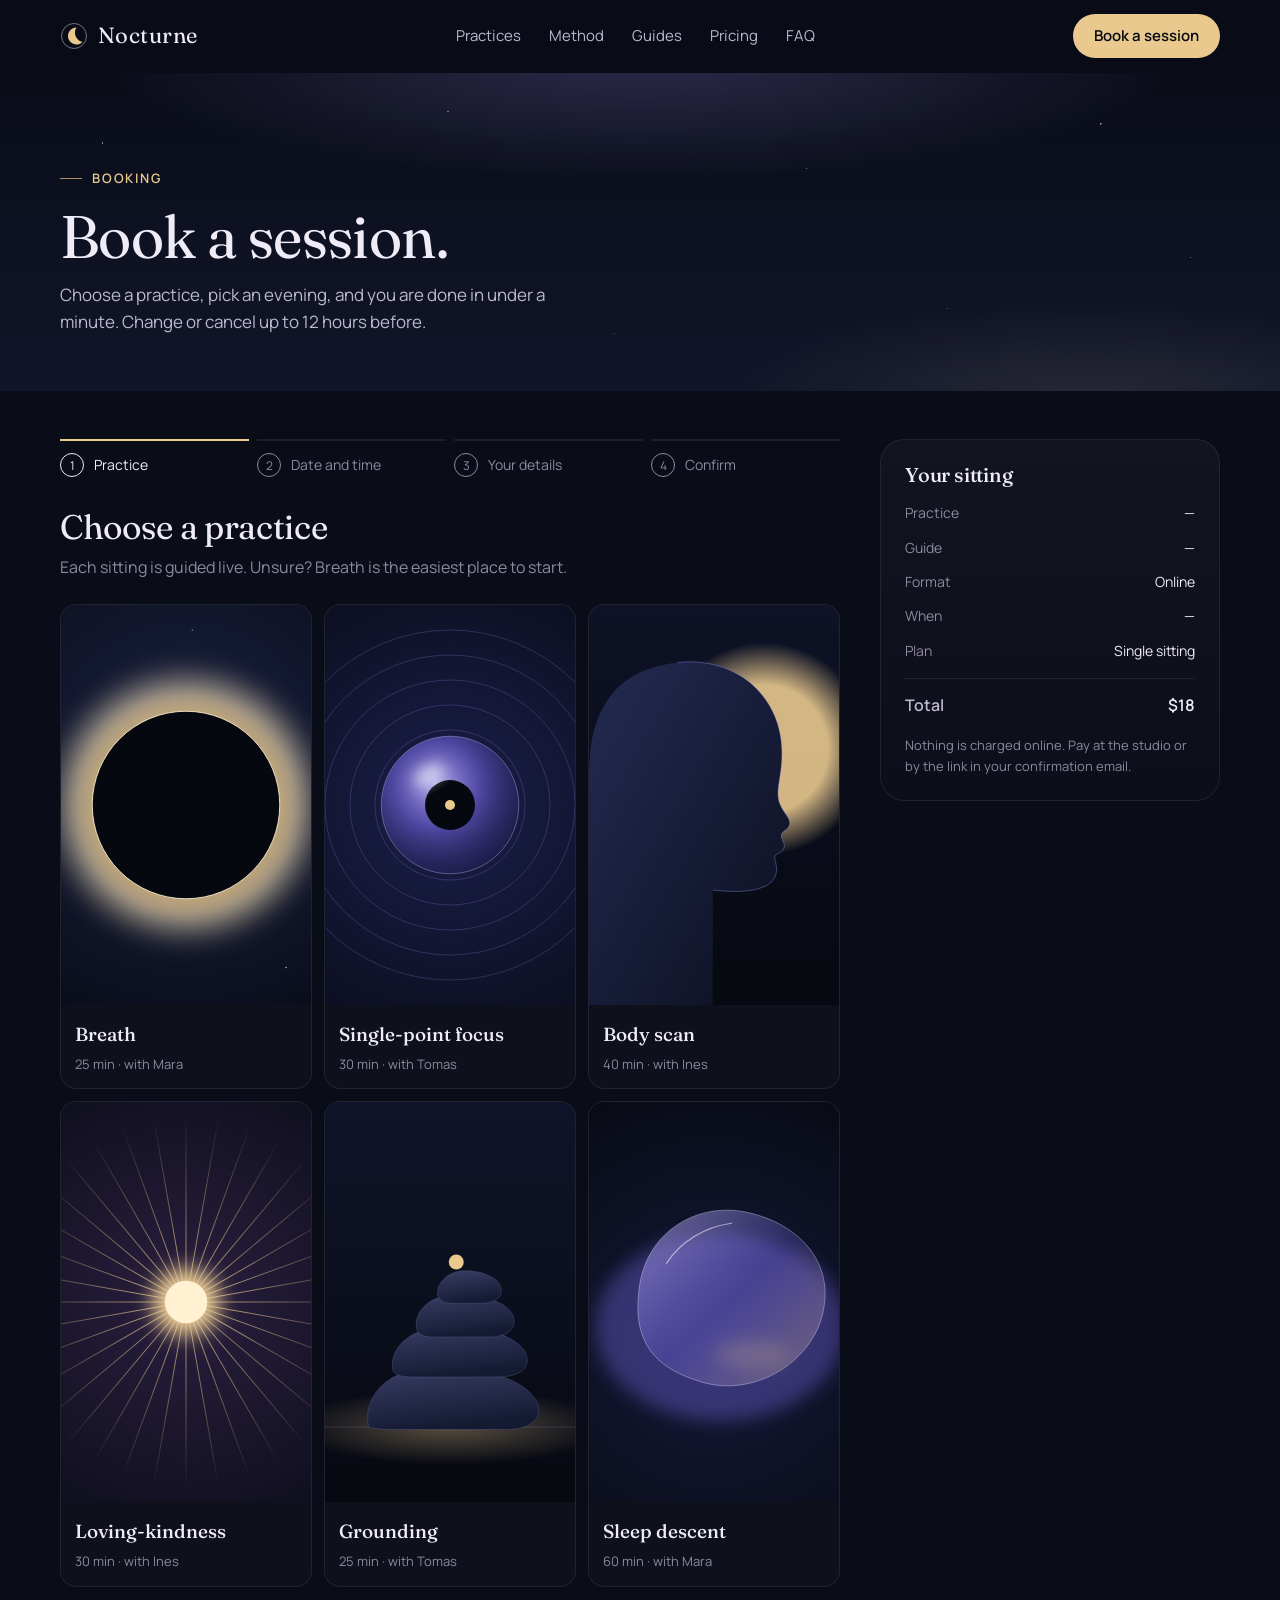
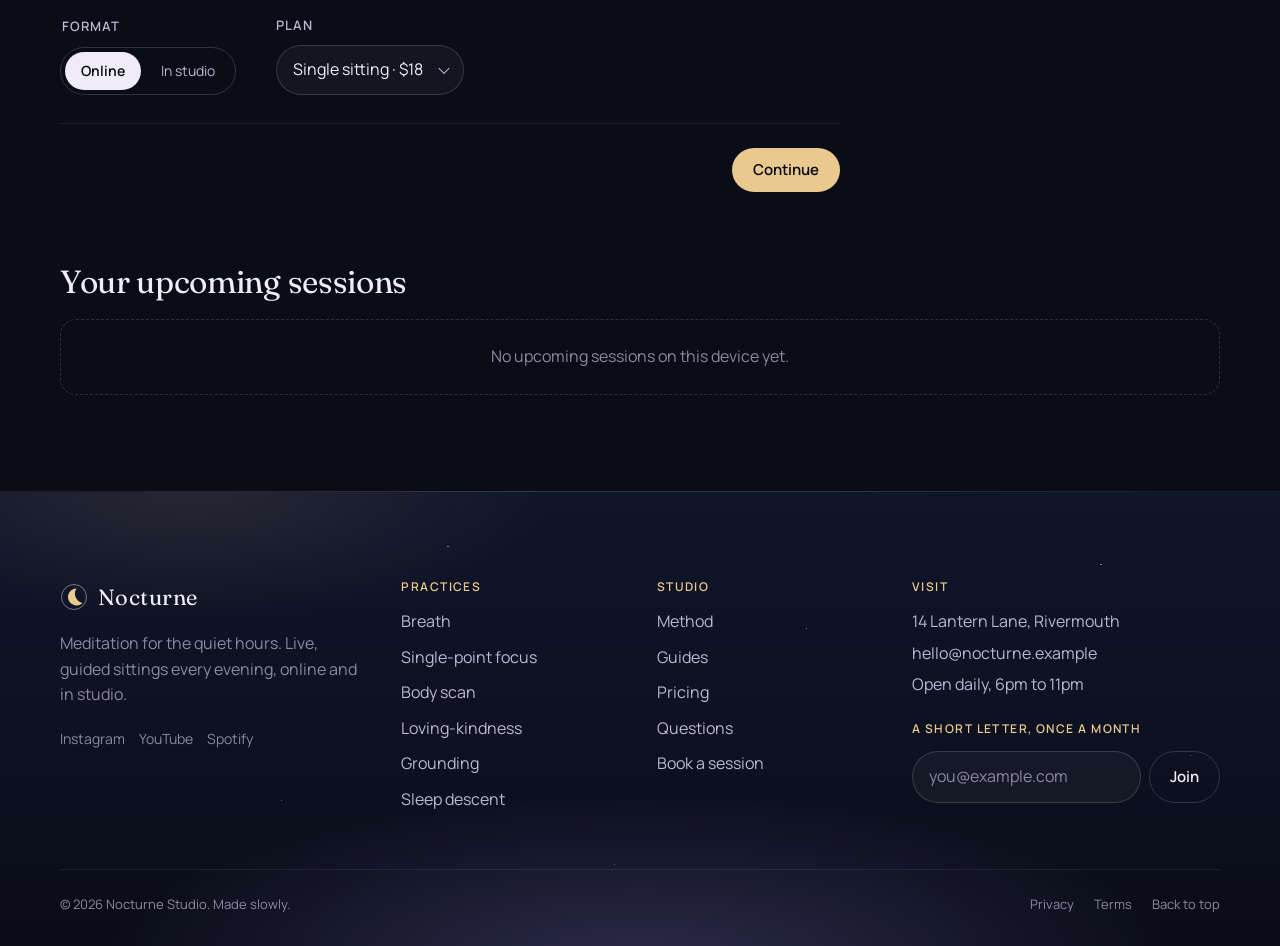
==== booking.html @ 7a105aa6 "Build Nocturne meditation landing page and booking page Static, dependency-free site: a landing page" ====
<!doctype html>
<html lang="en">
<head>
  <meta charset="utf-8">
  <meta name="viewport" content="width=device-width, initial-scale=1">
  <title>Book a session — Nocturne</title>
  <meta name="description" content="Book a live, guided meditation sitting at Nocturne. Choose a practice, pick an evening, and confirm in under a minute.">
  <meta name="theme-color" content="#0a0d18">
  <link rel="icon" href="data:image/svg+xml,%3Csvg xmlns='http://www.w3.org/2000/svg' viewBox='0 0 32 32'%3E%3Ccircle cx='16' cy='16' r='16' fill='%230a0d18'/%3E%3Cpath d='M19 6a10 10 0 1 0 7 17A11 11 0 0 1 19 6z' fill='%23e9c98e'/%3E%3C/svg%3E">
  <link rel="preconnect" href="https://fonts.googleapis.com">
  <link rel="preconnect" href="https://fonts.gstatic.com" crossorigin>
  <link href="https://fonts.googleapis.com/css2?family=Fraunces:ital,opsz,wght@0,9..144,300;0,9..144,400;0,9..144,500;1,9..144,400&family=Manrope:wght@400;500;600;700&display=swap" rel="stylesheet">
  <link rel="stylesheet" href="styles.css">
</head>
<body>
  <a class="skip-link" href="#main">Skip to content</a>

  <header class="site-header">
    <div class="container header-inner">
      <a class="brand" href="index.html" aria-label="Nocturne home">
        <svg class="brand-mark" viewBox="0 0 28 28" aria-hidden="true">
          <circle cx="14" cy="14" r="12.5" fill="none" stroke="currentColor" stroke-width="1" opacity="0.45"/>
          <path d="M16.5 5.5a8.5 8.5 0 1 0 6 14.5A9.5 9.5 0 0 1 16.5 5.5z" fill="#e9c98e"/>
        </svg>
        Nocturne
      </a>
      <nav class="primary-nav" id="primary-nav" aria-label="Primary">
        <ul>
          <li><a href="index.html#practices">Practices</a></li>
          <li><a href="index.html#method">Method</a></li>
          <li><a href="index.html#guides">Guides</a></li>
          <li><a href="index.html#pricing">Pricing</a></li>
          <li><a href="index.html#faq">FAQ</a></li>
          <li class="nav-book"><a href="booking.html">Book a session</a></li>
        </ul>
      </nav>
      <div class="header-actions">
        <a class="btn btn-primary header-cta" href="booking.html" aria-current="page">Book a session</a>
        <button class="nav-toggle" type="button" aria-expanded="false" aria-controls="primary-nav" aria-label="Open menu">
          <svg class="icon-open" viewBox="0 0 20 20" fill="none" stroke="currentColor" stroke-width="1.5" stroke-linecap="round" aria-hidden="true"><path d="M3 6h14M3 14h14"/></svg>
          <svg class="icon-close" viewBox="0 0 20 20" fill="none" stroke="currentColor" stroke-width="1.5" stroke-linecap="round" aria-hidden="true"><path d="M5 5l10 10M15 5L5 15"/></svg>
        </button>
      </div>
    </div>
  </header>

  <main id="main">
    <section class="page-head starfield">
      <div class="container">
        <p class="eyebrow">Booking</p>
        <h1>Book a session.</h1>
        <p class="lede">Choose a practice, pick an evening, and you are done in under a minute. Change or cancel up to 12 hours before.</p>
      </div>
    </section>

    <div class="container booking-layout">
      <div class="booking-main">
        <p id="booking-live" class="sr-only" aria-live="polite"></p>

        <ol class="stepper" aria-label="Booking progress">
          <li class="step is-current" aria-current="step"><span class="step-num">1</span><span class="step-label">Practice</span></li>
          <li class="step"><span class="step-num">2</span><span class="step-label">Date and time</span></li>
          <li class="step"><span class="step-num">3</span><span class="step-label">Your details</span></li>
          <li class="step"><span class="step-num">4</span><span class="step-label">Confirm</span></li>
        </ol>

        <form id="booking-form" novalidate>

          <!-- Step 1: practice -->
          <section class="panel" data-panel="1" aria-labelledby="step1-title">
            <h2 id="step1-title" tabindex="-1">Choose a practice</h2>
            <p class="hint">Each sitting is guided live. Unsure? Breath is the easiest place to start.</p>

            <div class="choice-grid" role="radiogroup" aria-labelledby="step1-title">
              <label class="choice">
                <input type="radio" name="practice" value="breath">
                <img src="art/plate-eclipse.svg" width="640" height="400" alt="">
                <span class="choice-body"><strong>Breath</strong><small>25 min · with Mara</small></span>
              </label>
              <label class="choice">
                <input type="radio" name="practice" value="focus">
                <img src="art/plate-optic.svg" width="640" height="400" alt="">
                <span class="choice-body"><strong>Single-point focus</strong><small>30 min · with Tomas</small></span>
              </label>
              <label class="choice">
                <input type="radio" name="practice" value="body">
                <img src="art/plate-profile.svg" width="640" height="400" alt="">
                <span class="choice-body"><strong>Body scan</strong><small>40 min · with Ines</small></span>
              </label>
              <label class="choice">
                <input type="radio" name="practice" value="kindness">
                <img src="art/plate-radiation.svg" width="640" height="400" alt="">
                <span class="choice-body"><strong>Loving-kindness</strong><small>30 min · with Ines</small></span>
              </label>
              <label class="choice">
                <input type="radio" name="practice" value="grounding">
                <img src="art/plate-stones.svg" width="640" height="400" alt="">
                <span class="choice-body"><strong>Grounding</strong><small>25 min · with Tomas</small></span>
              </label>
              <label class="choice">
                <input type="radio" name="practice" value="sleep">
                <img src="art/plate-vitrium.svg" width="640" height="400" alt="">
                <span class="choice-body"><strong>Sleep descent</strong><small>60 min · with Mara</small></span>
              </label>
            </div>
            <p class="field-error" id="practice-error" role="alert"></p>

            <div class="options-row">
              <fieldset class="segmented-group" style="border:0;padding:0;margin:0">
                <legend class="field-label">Format</legend>
                <div class="segmented">
                  <label><input type="radio" name="format" value="online" checked>Online</label>
                  <label><input type="radio" name="format" value="studio">In studio</label>
                </div>
              </fieldset>
              <div>
                <label class="field-label" for="plan">Plan</label>
                <span class="select-wrap">
                  <select id="plan" name="plan">
                    <option value="single">Single sitting · $18</option>
                    <option value="five">Five sittings · $75</option>
                    <option value="monthly">Monthly · $110</option>
                  </select>
                </span>
              </div>
            </div>

            <div class="panel-actions">
              <button class="btn btn-primary" type="button" data-next>Continue</button>
            </div>
          </section>

          <!-- Step 2: date and time -->
          <section class="panel" data-panel="2" aria-labelledby="step2-title" hidden>
            <h2 id="step2-title" tabindex="-1">Pick a date and time</h2>
            <p class="hint">We sit every evening. Choose a day, then a start time.</p>

            <div class="picker">
              <div class="calendar" aria-labelledby="cal-title">
                <div class="calendar-head">
                  <h3 class="calendar-title" id="cal-title">Month</h3>
                  <div class="calendar-nav">
                    <button class="icon-btn" type="button" id="cal-prev" aria-label="Previous month">
                      <svg viewBox="0 0 16 16" fill="none" stroke="currentColor" stroke-width="1.5" stroke-linecap="round" stroke-linejoin="round" aria-hidden="true"><path d="M10 3L5 8l5 5"/></svg>
                    </button>
                    <button class="icon-btn" type="button" id="cal-next" aria-label="Next month">
                      <svg viewBox="0 0 16 16" fill="none" stroke="currentColor" stroke-width="1.5" stroke-linecap="round" stroke-linejoin="round" aria-hidden="true"><path d="M6 3l5 5-5 5"/></svg>
                    </button>
                  </div>
                </div>
                <div class="weekdays" aria-hidden="true">
                  <span>Mo</span><span>Tu</span><span>We</span><span>Th</span><span>Fr</span><span>Sa</span><span>Su</span>
                </div>
                <div class="days" id="cal-days" role="grid" aria-label="Choose a date"></div>
                <p class="field-error" id="date-error" role="alert"></p>
              </div>

              <div class="slots">
                <h3>Evening times</h3>
                <p class="slot-hint" id="slot-hint">Pick a date to see evening times.</p>
                <div class="slot-grid" id="slot-grid" role="group" aria-label="Choose a start time"></div>
                <p class="field-error" id="slot-error" role="alert"></p>
                <p class="tz-note" id="tz-note"></p>
              </div>
            </div>

            <div class="panel-actions">
              <button class="btn btn-ghost" type="button" data-back>Back</button>
              <button class="btn btn-primary" type="button" data-next>Continue</button>
            </div>
          </section>

          <!-- Step 3: details -->
          <section class="panel" data-panel="3" aria-labelledby="step3-title" hidden>
            <h2 id="step3-title" tabindex="-1">Your details</h2>
            <p class="hint">Only what we need to hold your seat and send the link.</p>

            <div class="form-row">
              <div class="field">
                <label for="name">Full name</label>
                <input class="input" id="name" name="name" type="text" autocomplete="name" required aria-describedby="name-error">
                <p class="field-error" id="name-error"></p>
              </div>
              <div class="field">
                <label for="email">Email</label>
                <input class="input" id="email" name="email" type="email" autocomplete="email" inputmode="email" required aria-describedby="email-error">
                <p class="field-error" id="email-error"></p>
              </div>
            </div>
            <div class="form-row">
              <div class="field">
                <label for="phone">Phone <span class="optional">(optional)</span></label>
                <input class="input" id="phone" name="phone" type="tel" autocomplete="tel" inputmode="tel" aria-describedby="phone-error">
                <p class="field-error" id="phone-error"></p>
              </div>
              <div class="field">
                <label for="level">Experience</label>
                <span class="select-wrap" style="display:block">
                  <select class="input" id="level" name="level">
                    <option value="new">New to meditation</option>
                    <option value="some">Some experience</option>
                    <option value="regular">Regular practice</option>
                  </select>
                </span>
              </div>
            </div>
            <div class="field">
              <label for="notes">Anything your guide should know? <span class="optional">(optional)</span></label>
              <textarea class="input" id="notes" name="notes" placeholder="Injuries, sleep trouble, a preference for silence…"></textarea>
            </div>
            <div class="field">
              <label class="checkbox">
                <input type="checkbox" id="consent" name="consent" aria-describedby="consent-error">
                <span>I understand I can change or cancel up to 12 hours before the sitting, and that later cancellations use the session.</span>
              </label>
              <p class="field-error" id="consent-error"></p>
            </div>

            <div class="panel-actions">
              <button class="btn btn-ghost" type="button" data-back>Back</button>
              <button class="btn btn-primary" type="button" data-next>Review booking</button>
            </div>
          </section>

          <!-- Step 4: review -->
          <section class="panel" data-panel="4" aria-labelledby="step4-title" hidden>
            <h2 id="step4-title" tabindex="-1">Review and confirm</h2>
            <p class="hint">Everything look right? Confirm and we will hold your seat.</p>
            <dl class="review" id="review"></dl>
            <div class="panel-actions">
              <button class="btn btn-ghost" type="button" data-back>Back</button>
              <button class="btn btn-primary" type="button" data-confirm>Confirm booking</button>
            </div>
          </section>
        </form>

        <!-- Confirmation -->
        <section class="confirmation" id="confirmation" aria-labelledby="conf-title" hidden>
          <div class="check" aria-hidden="true">
            <svg viewBox="0 0 24 24" fill="none" stroke="currentColor" stroke-width="2.2" stroke-linecap="round" stroke-linejoin="round"><path d="M5 12.5l4.5 4.5L19 7.5"/></svg>
          </div>
          <h2 id="conf-title" tabindex="-1">Your seat is held.</h2>
          <p id="conf-summary"></p>
          <p class="ref" id="conf-ref"></p>
          <p>Keep this reference. The booking is saved on this device and listed below under your upcoming sessions.</p>
          <div class="confirm-actions">
            <button class="btn btn-primary" type="button" id="conf-ics">Add to calendar</button>
            <a class="btn btn-ghost" id="conf-mail" href="#">Email the studio</a>
            <button class="btn btn-ghost" type="button" id="conf-again">Book another</button>
          </div>
        </section>
      </div>

      <aside class="summary" aria-labelledby="summary-title">
        <h3 id="summary-title">Your sitting</h3>
        <dl>
          <div class="row row-key"><dt>Practice</dt><dd id="sum-practice">—</dd></div>
          <div class="row"><dt>Guide</dt><dd id="sum-guide">—</dd></div>
          <div class="row"><dt>Format</dt><dd id="sum-format">Online</dd></div>
          <div class="row row-key"><dt>When</dt><dd id="sum-when">—</dd></div>
          <div class="row"><dt>Plan</dt><dd id="sum-plan">Single sitting</dd></div>
          <div class="row total"><dt>Total</dt><dd id="sum-total">$18</dd></div>
        </dl>
        <p class="summary-note">Nothing is charged online. Pay at the studio or by the link in your confirmation email.</p>
      </aside>
    </div>

    <section class="container sessions" aria-labelledby="sessions-title">
      <h2 id="sessions-title">Your upcoming sessions</h2>
      <div class="session-list" id="session-list"></div>
    </section>
  </main>

  <footer class="site-footer starfield">
    <div class="container">
      <div class="footer-grid">
        <div class="footer-brand">
          <a class="brand" href="index.html" aria-label="Nocturne home">
            <svg class="brand-mark" viewBox="0 0 28 28" aria-hidden="true">
              <circle cx="14" cy="14" r="12.5" fill="none" stroke="currentColor" stroke-width="1" opacity="0.45"/>
              <path d="M16.5 5.5a8.5 8.5 0 1 0 6 14.5A9.5 9.5 0 0 1 16.5 5.5z" fill="#e9c98e"/>
            </svg>
            Nocturne
          </a>
          <p>Meditation for the quiet hours. Live, guided sittings every evening, online and in studio.</p>
          <ul class="footer-social">
            <li><a href="#">Instagram</a></li>
            <li><a href="#">YouTube</a></li>
            <li><a href="#">Spotify</a></li>
          </ul>
        </div>
        <div class="footer-col">
          <h4>Practices</h4>
          <ul>
            <li><a href="booking.html?practice=breath">Breath</a></li>
            <li><a href="booking.html?practice=focus">Single-point focus</a></li>
            <li><a href="booking.html?practice=body">Body scan</a></li>
            <li><a href="booking.html?practice=kindness">Loving-kindness</a></li>
            <li><a href="booking.html?practice=grounding">Grounding</a></li>
            <li><a href="booking.html?practice=sleep">Sleep descent</a></li>
          </ul>
        </div>
        <div class="footer-col">
          <h4>Studio</h4>
          <ul>
            <li><a href="index.html#method">Method</a></li>
            <li><a href="index.html#guides">Guides</a></li>
            <li><a href="index.html#pricing">Pricing</a></li>
            <li><a href="index.html#faq">Questions</a></li>
            <li><a href="booking.html">Book a session</a></li>
          </ul>
        </div>
        <div class="footer-col">
          <h4>Visit</h4>
          <address>
            <span>14 Lantern Lane, Rivermouth</span>
            <a href="mailto:hello@nocturne.example">hello@nocturne.example</a>
            <span>Open daily, 6pm to 11pm</span>
          </address>
          <h4 style="margin-top:24px">A short letter, once a month</h4>
          <form class="newsletter" data-newsletter>
            <label class="sr-only" for="newsletter-email">Email address</label>
            <input id="newsletter-email" type="email" name="email" placeholder="you@example.com" autocomplete="email" required>
            <button class="btn btn-ghost" type="submit">Join</button>
          </form>
          <p class="form-note" hidden aria-live="polite"></p>
        </div>
      </div>
      <div class="footer-bottom">
        <p>© <span data-year>2026</span> Nocturne Studio. Made slowly.</p>
        <ul>
          <li><a href="#">Privacy</a></li>
          <li><a href="#">Terms</a></li>
          <li><a href="#main">Back to top</a></li>
        </ul>
      </div>
    </div>
  </footer>

  <script src="support.js" defer></script>
  <script src="booking.js" defer></script>
</body>
</html>
---- styles.css ----
/* ==========================================================================
   Nocturne — design tokens
   The hero and the footer share the same palette on purpose: --hero-bg and
   --footer-bg are mirror images built from the same night tones and glows.
   ========================================================================== */
:root {
  color-scheme: dark;

  --night-950: #06080f;
  --night-900: #0a0d18;
  --night-800: #10152a;
  --night-700: #182040;
  --night-600: #222b52;

  --ink-100: #efebf7;
  --ink-300: #bdb7cf;
  --ink-500: #8e889f;

  --moon: #e9c98e;
  --moon-bright: #f3dcae;
  --moon-deep: #cfa96a;
  --aurora: #a394ff;
  --aurora-deep: #7d6cf0;
  --danger: #ff9a9a;

  --line: rgba(239, 235, 247, 0.08);
  --line-strong: rgba(239, 235, 247, 0.16);

  --glow-aurora: rgba(163, 148, 255, 0.22);
  --glow-moon: rgba(233, 201, 142, 0.10);

  --hero-bg:
    radial-gradient(60% 55% at 50% -5%, var(--glow-aurora), transparent 70%),
    radial-gradient(40% 40% at 85% 100%, var(--glow-moon), transparent 70%),
    linear-gradient(180deg, var(--night-900) 0%, var(--night-800) 100%);
  --footer-bg:
    radial-gradient(60% 55% at 50% 105%, var(--glow-aurora), transparent 70%),
    radial-gradient(40% 40% at 15% 0%, var(--glow-moon), transparent 70%),
    linear-gradient(180deg, var(--night-800) 0%, var(--night-900) 100%);

  --font-display: "Fraunces", "Iowan Old Style", "Palatino Linotype", Georgia, serif;
  --font-body: "Manrope", system-ui, -apple-system, "Segoe UI", Roboto, sans-serif;

  --ease-out: cubic-bezier(0.23, 1, 0.32, 1);
  --ease-in-out: cubic-bezier(0.77, 0, 0.175, 1);

  --radius-sm: 10px;
  --radius: 16px;
  --radius-lg: 24px;
  --container: 1160px;
  --gutter: clamp(20px, 4vw, 40px);
  --header-h: 72px;
}

/* --------------------------------------------------------------------------
   Base
   -------------------------------------------------------------------------- */
*, *::before, *::after { box-sizing: border-box; }
html { scroll-behavior: smooth; -webkit-text-size-adjust: 100%; }
@media (prefers-reduced-motion: reduce) { html { scroll-behavior: auto; } }

body {
  margin: 0;
  background: var(--night-900);
  color: var(--ink-100);
  font-family: var(--font-body);
  font-size: 16px;
  line-height: 1.6;
  -webkit-font-smoothing: antialiased;
  text-rendering: optimizeLegibility;
}
body.nav-open { overflow: hidden; }

img, svg { display: block; max-width: 100%; }
a { color: inherit; }
button, input, select, textarea { font: inherit; color: inherit; }
button { cursor: pointer; }
h1, h2, h3, h4 { font-family: var(--font-display); font-weight: 500; letter-spacing: -0.01em; line-height: 1.1; margin: 0; }
p { margin: 0; }
:focus-visible { outline: 2px solid var(--aurora); outline-offset: 3px; border-radius: 4px; }
[id] { scroll-margin-top: calc(var(--header-h) + 12px); }
.btn, .day, .slot, .choice, .nav-toggle, .icon-btn, .faq summary, .segmented label {
  touch-action: manipulation; -webkit-tap-highlight-color: transparent;
}
@media (pointer: coarse) {
  .icon-btn { width: 44px; height: 44px; }
  .btn-sm { padding: 11px 16px; }
  .day { min-height: 44px; }
  .slot { min-height: 48px; }
}

.sr-only {
  position: absolute; width: 1px; height: 1px; padding: 0; margin: -1px;
  overflow: hidden; clip: rect(0, 0, 0, 0); white-space: nowrap; border: 0;
}
.skip-link {
  position: absolute; left: 16px; top: -60px; z-index: 100;
  background: var(--moon); color: var(--night-950);
  padding: 10px 14px; border-radius: 8px; text-decoration: none; font-weight: 600;
}
.skip-link:focus { top: 16px; }

.container { width: min(var(--container), 100% - 2 * var(--gutter)); margin-inline: auto; }

/* --------------------------------------------------------------------------
   Buttons
   -------------------------------------------------------------------------- */
.btn {
  display: inline-flex; align-items: center; justify-content: center; gap: 8px;
  padding: 12px 20px; border-radius: 999px;
  font-weight: 600; font-size: 15px; line-height: 1.2;
  border: 1px solid transparent; background: transparent; text-decoration: none; white-space: nowrap;
  transition: transform 160ms var(--ease-out), background-color 160ms ease, border-color 160ms ease, color 160ms ease;
}
.btn:active { transform: scale(0.97); }
.btn:disabled { opacity: 0.5; cursor: not-allowed; transform: none; }
.btn-primary { background: var(--moon); color: var(--night-950); }
.btn-ghost { background: transparent; color: var(--ink-100); border-color: var(--line-strong); }
.btn-lg { padding: 16px 26px; font-size: 16px; }
.btn-sm { padding: 8px 14px; font-size: 13px; }
.btn-danger { border-color: rgba(255, 154, 154, 0.4); color: var(--danger); }
@media (hover: hover) and (pointer: fine) {
  .btn-primary:hover { background: var(--moon-bright); }
  .btn-ghost:hover { border-color: var(--ink-300); background: rgba(255, 255, 255, 0.04); }
  .btn-danger:hover { background: rgba(255, 154, 154, 0.08); border-color: var(--danger); }
}

/* --------------------------------------------------------------------------
   Header
   -------------------------------------------------------------------------- */
.site-header {
  position: sticky; top: 0; z-index: 50;
  background: rgba(10, 13, 24, 0.55);
  -webkit-backdrop-filter: blur(14px); backdrop-filter: blur(14px);
  border-bottom: 1px solid transparent;
  transition: border-color 200ms ease, background-color 200ms ease;
}
.site-header.is-scrolled { border-bottom-color: var(--line); background: rgba(10, 13, 24, 0.82); }
.header-inner { display: flex; align-items: center; justify-content: space-between; gap: 24px; height: var(--header-h); }
.brand {
  display: inline-flex; align-items: center; gap: 10px; text-decoration: none;
  font-family: var(--font-display); font-size: 22px; letter-spacing: 0.02em; color: var(--ink-100);
}
.brand-mark { width: 28px; height: 28px; color: var(--ink-100); }
.primary-nav ul { display: flex; gap: 28px; list-style: none; margin: 0; padding: 0; }
.primary-nav a { text-decoration: none; color: var(--ink-300); font-size: 15px; transition: color 160ms ease; }
.primary-nav a[aria-current="page"] { color: var(--ink-100); }
.nav-book { display: none; }
@media (hover: hover) and (pointer: fine) { .primary-nav a:hover { color: var(--ink-100); } }
.header-actions { display: flex; align-items: center; gap: 12px; }
.nav-toggle {
  display: none; width: 44px; height: 44px; border-radius: 50%;
  border: 1px solid var(--line-strong); background: transparent; place-items: center;
  transition: transform 160ms var(--ease-out), border-color 160ms ease;
}
.nav-toggle:active { transform: scale(0.95); }
.nav-toggle svg { width: 20px; height: 20px; }
.nav-toggle .icon-close { display: none; }
.nav-toggle[aria-expanded="true"] .icon-open { display: none; }
.nav-toggle[aria-expanded="true"] .icon-close { display: block; }

@media (max-width: 840px) {
  .primary-nav {
    position: fixed; left: 0; right: 0; top: var(--header-h);
    background: var(--night-900);
    border-bottom: 1px solid var(--line);
    padding: 12px var(--gutter) 24px;
    opacity: 0; transform: translateY(-6px); visibility: hidden;
    transition: opacity 180ms var(--ease-out), transform 180ms var(--ease-out), visibility 0s linear 180ms;
  }
  .primary-nav.is-open { opacity: 1; transform: none; visibility: visible; transition-delay: 0s; }
  .primary-nav ul { flex-direction: column; gap: 0; }
  .primary-nav a { display: block; padding: 14px 0; font-size: 18px; border-bottom: 1px solid var(--line); }
  .primary-nav li:last-child a { border-bottom: 0; }
  .nav-book { display: block; }
  .primary-nav .nav-book a { color: var(--moon); font-weight: 600; }
  .nav-toggle { display: grid; }
  .header-cta { display: none; }
}

/* --------------------------------------------------------------------------
   Hero (and the shared starfield texture the footer reuses)
   -------------------------------------------------------------------------- */
.starfield { position: relative; }
.starfield::before {
  content: ""; position: absolute; inset: 0; pointer-events: none; opacity: 0.7;
  background:
    radial-gradient(1.2px 1.2px at 8% 22%, rgba(255,255,255,0.7) 50%, transparent 52%),
    radial-gradient(1px 1px at 22% 68%, rgba(255,255,255,0.5) 50%, transparent 52%),
    radial-gradient(1.5px 1.5px at 35% 12%, rgba(255,255,255,0.6) 50%, transparent 52%),
    radial-gradient(1px 1px at 48% 82%, rgba(255,255,255,0.4) 50%, transparent 52%),
    radial-gradient(1.2px 1.2px at 63% 30%, rgba(255,255,255,0.6) 50%, transparent 52%),
    radial-gradient(1px 1px at 74% 74%, rgba(255,255,255,0.45) 50%, transparent 52%),
    radial-gradient(1.6px 1.6px at 86% 16%, rgba(255,255,255,0.7) 50%, transparent 52%),
    radial-gradient(1px 1px at 93% 58%, rgba(255,255,255,0.5) 50%, transparent 52%);
}
.starfield > .container { position: relative; }

.hero {
  overflow: hidden;
  background: var(--hero-bg);
  padding: clamp(64px, 9vw, 120px) 0 clamp(64px, 8vw, 104px);
}
.hero-inner { display: grid; grid-template-columns: 1.1fr 0.9fr; gap: clamp(32px, 6vw, 80px); align-items: center; }
.eyebrow {
  display: inline-flex; align-items: center; gap: 10px;
  font-size: 13px; letter-spacing: 0.14em; text-transform: uppercase; font-weight: 600; color: var(--moon);
}
.eyebrow::before { content: ""; width: 22px; height: 1px; background: currentColor; opacity: 0.7; }
.hero h1 { font-size: clamp(40px, 6vw, 74px); font-weight: 400; margin: 20px 0 22px; max-width: 12ch; }
.hero h1 em { font-style: italic; color: var(--moon); }
.lede { font-size: clamp(17px, 1.4vw, 20px); color: var(--ink-300); max-width: 52ch; }
.hero-actions { display: flex; flex-wrap: wrap; gap: 12px; margin-top: 32px; }
.hero-meta { display: flex; flex-wrap: wrap; gap: 8px 22px; margin-top: 28px; color: var(--ink-500); font-size: 14px; list-style: none; padding: 0; }
.hero-meta li { display: flex; align-items: center; gap: 8px; }
.hero-meta li::before { content: ""; width: 4px; height: 4px; border-radius: 50%; background: var(--moon); opacity: 0.8; }

.hero-visual { position: relative; }
.plate-frame {
  position: relative; border-radius: var(--radius-lg); overflow: hidden;
  border: 1px solid var(--line-strong);
  box-shadow: 0 40px 100px -30px rgba(163, 148, 255, 0.35), 0 20px 50px -30px rgba(0, 0, 0, 0.8);
}
.plate-frame img { width: 100%; aspect-ratio: 1; object-fit: cover; }
.plate-hero { animation: breathe 9s var(--ease-in-out) infinite; }
@keyframes breathe { 0%, 100% { transform: scale(1); } 50% { transform: scale(1.035); } }
.plate-caption {
  position: absolute; left: 16px; bottom: 16px;
  padding: 8px 12px; border-radius: 999px;
  background: rgba(6, 8, 15, 0.6); border: 1px solid var(--line-strong);
  font-size: 12px; letter-spacing: 0.1em; text-transform: uppercase; color: var(--ink-300);
  -webkit-backdrop-filter: blur(8px); backdrop-filter: blur(8px);
}

/* --------------------------------------------------------------------------
   Sections
   -------------------------------------------------------------------------- */
.section { padding: clamp(64px, 9vw, 120px) 0; }
.section-tint { background: var(--night-800); }
.section-head { max-width: 640px; margin-bottom: clamp(32px, 5vw, 56px); }
.section-head h2 { font-size: clamp(30px, 4vw, 48px); font-weight: 400; margin: 14px 0 16px; }
.section-head p { color: var(--ink-300); font-size: 17px; }
.section-head.is-centered { margin-inline: auto; text-align: center; }
.section-head.is-centered .eyebrow { justify-content: center; }

/* Practices */
.practice-grid { display: grid; grid-template-columns: repeat(3, 1fr); gap: 20px; }
.practice {
  display: flex; flex-direction: column; overflow: hidden;
  background: linear-gradient(180deg, rgba(255,255,255,0.035), rgba(255,255,255,0.01));
  border: 1px solid var(--line); border-radius: var(--radius-lg);
  transition: transform 220ms var(--ease-out), border-color 220ms ease;
}
@media (hover: hover) and (pointer: fine) {
  .practice:hover { transform: translateY(-4px); border-color: var(--line-strong); }
}
.practice img { width: 100%; aspect-ratio: 4 / 3; object-fit: cover; }
.practice-body { padding: 22px 22px 24px; display: flex; flex-direction: column; gap: 10px; flex: 1; }
.practice h3 { font-size: 24px; }
.practice p { color: var(--ink-300); font-size: 15px; }
.practice-meta { display: flex; gap: 14px; color: var(--ink-500); font-size: 12px; letter-spacing: 0.06em; text-transform: uppercase; }
.practice-link {
  margin-top: auto; padding-top: 8px; display: inline-flex; align-items: center; gap: 6px;
  color: var(--moon); text-decoration: none; font-weight: 600; font-size: 15px;
}
.practice-link .arrow { transition: transform 200ms var(--ease-out); }
@media (hover: hover) and (pointer: fine) { .practice-link:hover .arrow { transform: translateX(4px); } }

/* Method */
.steps { display: grid; grid-template-columns: repeat(3, 1fr); gap: 20px; }
.step-card { padding: 28px; border: 1px solid var(--line); border-radius: var(--radius-lg); background: rgba(255,255,255,0.02); }
.step-card .num { font-family: var(--font-display); font-size: 44px; font-weight: 300; color: var(--aurora); line-height: 1; margin-bottom: 18px; }
.step-card h3 { font-size: 22px; margin-bottom: 10px; }
.step-card p { color: var(--ink-300); font-size: 15px; }

/* Guides */
.guides { display: grid; grid-template-columns: repeat(3, 1fr); gap: 20px; }
.guide { padding: 28px; border: 1px solid var(--line); border-radius: var(--radius-lg); background: rgba(255,255,255,0.02); }
.avatar {
  width: 64px; height: 64px; border-radius: 50%; display: grid; place-items: center; margin-bottom: 18px;
  font-family: var(--font-display); font-size: 24px; color: var(--ink-100);
  background: radial-gradient(circle at 30% 30%, var(--aurora), var(--night-700));
}
.guide h3 { font-size: 22px; }
.guide .tags { color: var(--moon); font-size: 12px; letter-spacing: 0.08em; text-transform: uppercase; margin: 6px 0 12px; }
.guide p { color: var(--ink-300); font-size: 15px; }

/* Breathing tool */
.breathe { display: grid; grid-template-columns: 1fr 1fr; gap: clamp(32px, 6vw, 80px); align-items: center; }
.breathe-copy h2 { font-size: clamp(30px, 4vw, 48px); font-weight: 400; margin: 14px 0 16px; }
.breathe-copy p { color: var(--ink-300); font-size: 17px; }
.breathe-actions { display: flex; align-items: center; gap: 16px; margin-top: 28px; }
.breathe-cycles { color: var(--ink-500); font-size: 14px; }
.breathe-stage { position: relative; width: min(100%, 400px); aspect-ratio: 1; margin-inline: auto; display: grid; place-items: center; }
.breathe-ring { position: absolute; inset: 6%; border-radius: 50%; border: 1px solid var(--line-strong); }
.breathe-ring.inner { inset: 22%; border-color: var(--line); }
.breathe-orb {
  width: 36%; aspect-ratio: 1; border-radius: 50%; display: grid; place-items: center;
  background: radial-gradient(circle at 35% 30%, var(--moon-bright), var(--moon) 45%, var(--moon-deep) 100%);
  box-shadow: 0 0 80px rgba(233, 201, 142, 0.35);
  transform: scale(1);
  transition: transform 600ms var(--ease-in-out);
}
.breathe-count { font-family: var(--font-display); font-size: 40px; color: var(--night-950); line-height: 1; }
.breathe-phase {
  position: absolute; bottom: -8px; left: 0; right: 0; text-align: center;
  font-size: 13px; letter-spacing: 0.12em; text-transform: uppercase; color: var(--ink-300);
}
@media (prefers-reduced-motion: reduce) { .breathe-orb { transition: none; } }

/* Pricing */
.pricing { display: grid; grid-template-columns: repeat(3, 1fr); gap: 20px; align-items: stretch; }
.plan {
  position: relative; padding: 32px 28px; display: flex; flex-direction: column; gap: 14px;
  border: 1px solid var(--line); border-radius: var(--radius-lg); background: rgba(255,255,255,0.02);
}
.plan.is-featured { border-color: rgba(233, 201, 142, 0.5); background: linear-gradient(180deg, rgba(233,201,142,0.08), rgba(233,201,142,0.02)); }
.plan-badge {
  position: absolute; top: -12px; left: 28px; padding: 5px 10px; border-radius: 999px;
  background: var(--moon); color: var(--night-950); font-size: 11px; font-weight: 700; letter-spacing: 0.08em; text-transform: uppercase;
}
.plan h3 { font-size: 22px; }
.plan .price { font-family: var(--font-display); font-size: 48px; line-height: 1; color: var(--ink-100); }
.plan .price small { font-size: 15px; font-family: var(--font-body); color: var(--ink-500); margin-left: 4px; }
.plan > p { color: var(--ink-300); font-size: 15px; }
.plan ul { list-style: none; margin: 4px 0 8px; padding: 0; display: grid; gap: 8px; color: var(--ink-300); font-size: 15px; }
.plan li::before { content: "·"; color: var(--moon); margin-right: 8px; font-weight: 700; }
.plan .btn { margin-top: auto; }

/* Testimonials */
.quotes { display: grid; grid-template-columns: repeat(3, 1fr); gap: 20px; }
.quote { margin: 0; padding: 8px 0 8px 24px; border-left: 2px solid var(--aurora); }
.quote blockquote { margin: 0; font-family: var(--font-display); font-size: 22px; line-height: 1.35; font-style: italic; }
.quote figcaption { margin-top: 14px; color: var(--ink-500); font-size: 14px; }

/* FAQ */
.faq { max-width: 760px; }
.faq details { border-top: 1px solid var(--line); }
.faq details:last-child { border-bottom: 1px solid var(--line); }
.faq summary {
  cursor: pointer; list-style: none; display: flex; justify-content: space-between; align-items: center; gap: 16px;
  padding: 22px 0; font-family: var(--font-display); font-size: 21px;
}
.faq summary::-webkit-details-marker { display: none; }
.faq summary::after { content: "+"; font-family: var(--font-body); color: var(--moon); font-size: 24px; line-height: 1; transition: transform 200ms var(--ease-out); }
.faq details[open] summary::after { transform: rotate(45deg); }
.faq .answer { padding: 0 0 22px; color: var(--ink-300); max-width: 62ch; }

/* Call to action band */
.cta-band { position: relative; overflow: hidden; background: var(--night-800); text-align: center; padding: clamp(72px, 10vw, 120px) 0; }
.cta-band::before { content: ""; position: absolute; inset: 0; pointer-events: none; background: radial-gradient(50% 60% at 50% 50%, var(--glow-aurora), transparent 70%); }
.cta-band .container { position: relative; }
.cta-band h2 { font-size: clamp(32px, 5vw, 56px); font-weight: 400; max-width: 16ch; margin: 0 auto 16px; }
.cta-band p { color: var(--ink-300); max-width: 46ch; margin: 0 auto 28px; }

/* --------------------------------------------------------------------------
   Footer — built from the hero's tokens so both ends of the page match
   -------------------------------------------------------------------------- */
.site-footer {
  overflow: hidden;
  background: var(--footer-bg);
  border-top: 1px solid var(--line);
  padding: clamp(56px, 8vw, 88px) 0 32px;
  color: var(--ink-300);
}
.footer-grid { display: grid; grid-template-columns: 1.4fr 1fr 1fr 1.3fr; gap: 40px; }
.footer-brand p { margin-top: 12px; max-width: 30ch; color: var(--ink-500); }
.footer-social { display: flex; gap: 14px; margin-top: 18px; list-style: none; padding: 0; }
.footer-social a { color: var(--ink-500); text-decoration: none; font-size: 14px; transition: color 160ms ease; }
.footer-col h4 { font-family: var(--font-body); font-size: 12px; letter-spacing: 0.12em; text-transform: uppercase; color: var(--moon); margin-bottom: 16px; font-weight: 600; }
.footer-col ul { list-style: none; margin: 0; padding: 0; display: grid; gap: 10px; }
.footer-col a { text-decoration: none; color: var(--ink-300); transition: color 160ms ease; }
.footer-col address { font-style: normal; display: grid; gap: 6px; }
@media (hover: hover) and (pointer: fine) { .footer-col a:hover, .footer-social a:hover { color: var(--ink-100); } }
.newsletter { display: flex; gap: 8px; margin-top: 4px; }
.newsletter input {
  flex: 1; min-width: 0; padding: 12px 16px; border-radius: 999px;
  background: rgba(255,255,255,0.04); border: 1px solid var(--line-strong); color: var(--ink-100);
  transition: border-color 160ms ease;
}
.newsletter input:focus { border-color: var(--aurora); outline: none; }
.newsletter input::placeholder { color: var(--ink-500); }
.form-note { margin-top: 10px; font-size: 14px; color: var(--moon); }
.footer-bottom {
  display: flex; flex-wrap: wrap; justify-content: space-between; gap: 12px;
  margin-top: 56px; padding-top: 24px; border-top: 1px solid var(--line);
  font-size: 13px; color: var(--ink-500);
}
.footer-bottom ul { display: flex; gap: 20px; list-style: none; margin: 0; padding: 0; }
.footer-bottom a { text-decoration: none; color: inherit; }

/* --------------------------------------------------------------------------
   Reveal on scroll (decorative; removed under reduced motion)
   -------------------------------------------------------------------------- */
.reveal { opacity: 0; transform: translateY(14px); transition: opacity 500ms var(--ease-out), transform 500ms var(--ease-out); transition-delay: calc(var(--i, 0) * 60ms); }
.reveal.is-visible { opacity: 1; transform: none; }
@media (prefers-reduced-motion: reduce) {
  .reveal { transform: none; transition: opacity 250ms ease; }
  .plate-hero { animation: none; }
  .practice, .btn, .icon-btn, .day, .nav-toggle { transition-property: background-color, border-color, color; }
}

/* --------------------------------------------------------------------------
   Booking page
   -------------------------------------------------------------------------- */
.page-head { overflow: hidden; background: var(--hero-bg); padding: clamp(48px, 7vw, 88px) 0 clamp(36px, 5vw, 56px); }
.page-head h1 { font-size: clamp(36px, 5vw, 60px); font-weight: 400; margin: 14px 0 12px; }
.page-head .lede { font-size: 17px; }

.booking-layout { display: grid; grid-template-columns: minmax(0, 1fr) 340px; gap: 40px; align-items: start; padding: 48px 0 72px; }

.stepper { display: grid; grid-template-columns: repeat(4, 1fr); gap: 8px; list-style: none; margin: 0 0 32px; padding: 0; }
.step {
  display: flex; align-items: center; gap: 10px; padding: 12px 0 0;
  border-top: 2px solid var(--line); color: var(--ink-500); font-size: 14px;
  transition: color 200ms ease, border-color 200ms ease;
}
.step.is-current { border-top-color: var(--moon); color: var(--ink-100); }
.step.is-done { border-top-color: var(--aurora); color: var(--ink-300); }
.step-num { width: 24px; height: 24px; border-radius: 50%; border: 1px solid currentColor; display: grid; place-items: center; font-size: 12px; flex: none; }
.step.is-done .step-num { background: var(--aurora); border-color: var(--aurora); color: var(--night-950); }

.panel h2 { font-size: clamp(26px, 3vw, 34px); font-weight: 400; margin-bottom: 8px; }
.panel h2:focus { outline: none; }
.panel .hint { color: var(--ink-500); margin-bottom: 24px; }
.panel h3 { font-size: 15px; font-family: var(--font-body); font-weight: 600; letter-spacing: 0.08em; text-transform: uppercase; color: var(--ink-300); margin: 0 0 14px; }
.panel { animation: panel-in 180ms var(--ease-out); }
@keyframes panel-in { from { opacity: 0; transform: translateY(4px); } to { opacity: 1; transform: none; } }
@media (prefers-reduced-motion: reduce) { .panel { animation: none; } }

.choice-grid { display: grid; grid-template-columns: repeat(3, 1fr); gap: 12px; }
.choice {
  position: relative; display: block; cursor: pointer; overflow: hidden;
  border: 1px solid var(--line); border-radius: var(--radius); background: rgba(255,255,255,0.02);
  transition: border-color 160ms ease, box-shadow 160ms ease, transform 160ms var(--ease-out);
}
.choice:active { transform: scale(0.985); }
.choice input { position: absolute; opacity: 0; width: 1px; height: 1px; margin: 0; }
.choice img { width: 100%; aspect-ratio: 16 / 10; object-fit: cover; }
.choice-body { display: grid; gap: 4px; padding: 14px; }
.choice-body strong { font-family: var(--font-display); font-weight: 500; font-size: 19px; }
.choice-body small { color: var(--ink-500); font-size: 13px; }
.choice:has(input:checked) { border-color: var(--moon); box-shadow: inset 0 0 0 1px var(--moon); }
.choice:has(input:focus-visible) { outline: 2px solid var(--aurora); outline-offset: 3px; }
@media (hover: hover) and (pointer: fine) { .choice:hover { border-color: var(--line-strong); } }

.options-row { display: flex; flex-wrap: wrap; gap: 24px 40px; margin-top: 28px; align-items: flex-end; }
.segmented { display: inline-flex; gap: 4px; padding: 4px; margin: 0; border: 1px solid var(--line-strong); border-radius: 999px; }
.segmented label {
  position: relative; padding: 8px 16px; border-radius: 999px; cursor: pointer;
  color: var(--ink-300); font-size: 14px; transition: color 160ms ease, background-color 160ms ease;
}
.segmented label:has(input:checked) { background: var(--ink-100); color: var(--night-950); font-weight: 600; }
.segmented label:has(input:focus-visible) { outline: 2px solid var(--aurora); outline-offset: 2px; }
.segmented input { position: absolute; opacity: 0; width: 1px; height: 1px; }
.field-label { display: block; font-size: 13px; letter-spacing: 0.08em; text-transform: uppercase; color: var(--ink-300); font-weight: 600; margin-bottom: 10px; }

.select-wrap { position: relative; display: inline-block; }
.select-wrap select {
  appearance: none; -webkit-appearance: none;
  padding: 11px 40px 11px 16px; border-radius: 999px;
  background: rgba(255,255,255,0.04); border: 1px solid var(--line-strong); color: var(--ink-100);
  transition: border-color 160ms ease;
}
.select-wrap::after {
  content: ""; position: absolute; right: 16px; top: 50%; width: 8px; height: 8px;
  border-right: 1.5px solid var(--ink-300); border-bottom: 1.5px solid var(--ink-300);
  transform: translateY(-70%) rotate(45deg); pointer-events: none;
}
.select-wrap select:focus { border-color: var(--aurora); outline: none; }

/* Calendar and slots */
.picker { display: grid; grid-template-columns: 1fr 1fr; gap: 32px; }
.calendar-head { display: flex; justify-content: space-between; align-items: center; margin-bottom: 12px; }
.panel .calendar-title { font-family: var(--font-display); font-size: 22px; font-weight: 500; letter-spacing: 0; text-transform: none; color: var(--ink-100); margin: 0; }
.calendar-nav { display: flex; gap: 8px; }
.icon-btn {
  width: 36px; height: 36px; border-radius: 50%; display: grid; place-items: center;
  border: 1px solid var(--line-strong); background: transparent;
  transition: transform 160ms var(--ease-out), border-color 160ms ease, opacity 160ms ease;
}
.icon-btn svg { width: 16px; height: 16px; }
.icon-btn:active { transform: scale(0.95); }
.icon-btn:disabled { opacity: 0.3; cursor: not-allowed; }
@media (hover: hover) and (pointer: fine) { .icon-btn:not(:disabled):hover { border-color: var(--ink-300); } }
.weekdays, .days { display: grid; grid-template-columns: repeat(7, 1fr); gap: 4px; }
.weekdays span { text-align: center; font-size: 11px; color: var(--ink-500); letter-spacing: 0.08em; text-transform: uppercase; padding: 6px 0; }
.day {
  aspect-ratio: 1; border-radius: 10px; border: 1px solid transparent; background: transparent;
  font-size: 15px; color: var(--ink-100);
  transition: background-color 120ms ease, border-color 120ms ease, transform 120ms var(--ease-out);
}
.day:active { transform: scale(0.94); }
.day:disabled { color: var(--ink-500); opacity: 0.35; cursor: not-allowed; transform: none; }
.day.is-today { border-color: var(--line-strong); }
.day.is-selected { background: var(--moon); color: var(--night-950); font-weight: 700; }
.day.is-empty { visibility: hidden; }
@media (hover: hover) and (pointer: fine) { .day:not(:disabled):not(.is-selected):hover { background: rgba(255,255,255,0.06); } }

.slot-hint { color: var(--ink-500); font-size: 14px; margin-bottom: 14px; min-height: 1.6em; }
.slot-grid { display: grid; grid-template-columns: repeat(auto-fill, minmax(112px, 1fr)); gap: 8px; }
.slot {
  display: grid; gap: 2px; padding: 12px 10px; border-radius: 12px; text-align: center;
  border: 1px solid var(--line-strong); background: transparent; color: var(--ink-100);
  transition: background-color 120ms ease, border-color 120ms ease, transform 120ms var(--ease-out);
}
.slot small { font-size: 11px; color: var(--ink-500); letter-spacing: 0.04em; }
.slot:active { transform: scale(0.96); }
.slot.is-selected { background: var(--moon); border-color: var(--moon); color: var(--night-950); font-weight: 600; }
.slot.is-selected small { color: rgba(6, 8, 15, 0.7); }
.slot:disabled { opacity: 0.35; cursor: not-allowed; transform: none; }
.slot:disabled span { text-decoration: line-through; }
@media (hover: hover) and (pointer: fine) { .slot:not(:disabled):not(.is-selected):hover { border-color: var(--ink-300); } }
.tz-note { color: var(--ink-500); font-size: 13px; margin-top: 14px; }

/* Form fields */
.field { display: grid; gap: 6px; margin-bottom: 18px; }
.field > label { font-size: 14px; color: var(--ink-300); }
.field .optional { color: var(--ink-500); }
.input {
  width: 100%; padding: 12px 14px; border-radius: 12px;
  background: rgba(255,255,255,0.04); border: 1px solid var(--line-strong); color: var(--ink-100);
  transition: border-color 160ms ease;
}
.input:focus { border-color: var(--aurora); outline: none; }
.input::placeholder { color: var(--ink-500); }
.input[aria-invalid="true"] { border-color: var(--danger); }
textarea.input { min-height: 110px; resize: vertical; }
select.input { appearance: none; -webkit-appearance: none; }
.field-error { font-size: 13px; color: var(--danger); }
.field-error:empty { display: none; }
.form-row { display: grid; grid-template-columns: 1fr 1fr; gap: 0 16px; }
.checkbox { display: flex; gap: 12px; align-items: flex-start; font-size: 14px; color: var(--ink-300); cursor: pointer; }
.checkbox input { width: 18px; height: 18px; margin: 3px 0 0; accent-color: var(--moon); flex: none; }
.panel-actions { display: flex; justify-content: space-between; gap: 12px; margin-top: 28px; padding-top: 24px; border-top: 1px solid var(--line); }
.panel-actions .btn:only-child { margin-left: auto; }

/* Review */
.review { margin: 0; display: grid; border: 1px solid var(--line); border-radius: var(--radius); overflow: hidden; }
.review > div { display: grid; grid-template-columns: 140px 1fr; gap: 16px; padding: 14px 18px; border-top: 1px solid var(--line); }
.review > div:first-child { border-top: 0; }
.review dt { color: var(--ink-500); font-size: 14px; }
.review dd { margin: 0; }

/* Summary aside */
.summary {
  position: sticky; top: calc(var(--header-h) + 24px);
  padding: 24px; border: 1px solid var(--line); border-radius: var(--radius-lg);
  background: linear-gradient(180deg, rgba(255,255,255,0.035), rgba(255,255,255,0.01));
}
.summary h3 { font-size: 20px; margin-bottom: 16px; }
.summary dl { margin: 0; display: grid; gap: 12px; }
.summary .row { display: flex; justify-content: space-between; gap: 12px; font-size: 14px; }
.summary dt { color: var(--ink-500); flex: none; }
.summary dd { margin: 0; text-align: right; }
.summary .row.total { border-top: 1px solid var(--line); padding-top: 14px; margin-top: 4px; font-size: 16px; font-weight: 600; }
.summary .row.total dt { color: var(--ink-300); }
.summary-note { margin-top: 16px; font-size: 13px; color: var(--ink-500); }

/* Confirmation */
.confirmation {
  padding: clamp(28px, 4vw, 44px); text-align: center;
  border: 1px solid rgba(233, 201, 142, 0.4); border-radius: var(--radius-lg);
  background: linear-gradient(180deg, rgba(233,201,142,0.08), transparent);
}
.confirmation h2 { font-size: clamp(28px, 3.5vw, 40px); font-weight: 400; margin-bottom: 10px; }
.confirmation h2:focus { outline: none; }
.confirmation .check {
  width: 64px; height: 64px; border-radius: 50%; margin: 0 auto 20px; display: grid; place-items: center;
  background: var(--moon); color: var(--night-950);
}
.confirmation .check svg { width: 28px; height: 28px; }
.ref { font-family: var(--font-display); font-size: 28px; letter-spacing: 0.06em; color: var(--moon); margin: 12px 0 6px; }
.confirmation p { color: var(--ink-300); max-width: 52ch; margin-inline: auto; }
.confirm-actions { display: flex; flex-wrap: wrap; justify-content: center; gap: 12px; margin-top: 28px; }

/* Upcoming sessions */
.sessions { padding: 0 0 96px; }
.sessions h2 { font-size: clamp(24px, 3vw, 32px); font-weight: 400; margin-bottom: 20px; }
.session-list { display: grid; gap: 12px; }
.session {
  display: flex; flex-wrap: wrap; align-items: center; justify-content: space-between; gap: 12px 20px;
  padding: 18px 20px; border: 1px solid var(--line); border-radius: var(--radius); background: rgba(255,255,255,0.02);
}
.session strong { font-family: var(--font-display); font-weight: 500; font-size: 19px; display: block; }
.session .when { color: var(--ink-300); font-size: 14px; }
.session .ref-tag { color: var(--ink-500); font-size: 12px; letter-spacing: 0.08em; }
.session-actions { display: flex; gap: 8px; }
.empty { color: var(--ink-500); padding: 24px; border: 1px dashed var(--line-strong); border-radius: var(--radius); text-align: center; }

/* --------------------------------------------------------------------------
   Responsive
   -------------------------------------------------------------------------- */
@media (max-width: 1024px) {
  .footer-grid { grid-template-columns: 1fr 1fr; }
}
@media (max-width: 960px) {
  .hero-inner { grid-template-columns: 1fr; }
  .hero-visual { max-width: 520px; }
  .practice-grid, .steps, .guides, .pricing, .quotes { grid-template-columns: 1fr 1fr; }
  .breathe { grid-template-columns: 1fr; }
  .booking-layout { display: flex; flex-direction: column; gap: 24px; }
  .summary {
    position: sticky; top: auto; bottom: 0; z-index: 30;
    margin: 0 calc(-1 * var(--gutter)); padding: 12px var(--gutter) calc(12px + env(safe-area-inset-bottom));
    border-radius: 0; border-width: 1px 0 0; background: rgba(10, 13, 24, 0.94);
    -webkit-backdrop-filter: blur(12px); backdrop-filter: blur(12px);
  }
  .summary h3, .summary-note, .summary .row:not(.row-key):not(.total) { display: none; }
  .summary dl { display: flex; flex-wrap: wrap; align-items: baseline; gap: 2px 18px; }
  .summary .row { font-size: 13px; gap: 6px; justify-content: flex-start; }
  .summary .row dd { text-align: left; }
  .summary .row.total { margin-left: auto; border: 0; padding: 0; font-size: 15px; }
}
@media (max-width: 640px) {
  .practice-grid, .steps, .guides, .pricing, .quotes { grid-template-columns: 1fr; }
  .footer-grid { grid-template-columns: 1fr; gap: 32px; }
  .picker { grid-template-columns: 1fr; }
  .choice-grid { grid-template-columns: 1fr 1fr; }
  .form-row { grid-template-columns: 1fr; }
  .stepper { display: flex; gap: 6px; }
  .step { flex: 1 1 0; min-width: 0; }
  .step.is-current { flex: 2.4 1 0; }
  .step-label { display: none; font-size: 12px; white-space: nowrap; overflow: hidden; text-overflow: ellipsis; }
  .step.is-current .step-label { display: inline; }
  .review > div { grid-template-columns: 1fr; gap: 4px; }
  .panel-actions { flex-direction: column-reverse; }
  .panel-actions .btn { width: 100%; }
  .plan-badge { left: 20px; }
}
@media (max-width: 420px) {
  .choice-grid { grid-template-columns: 1fr; }
}
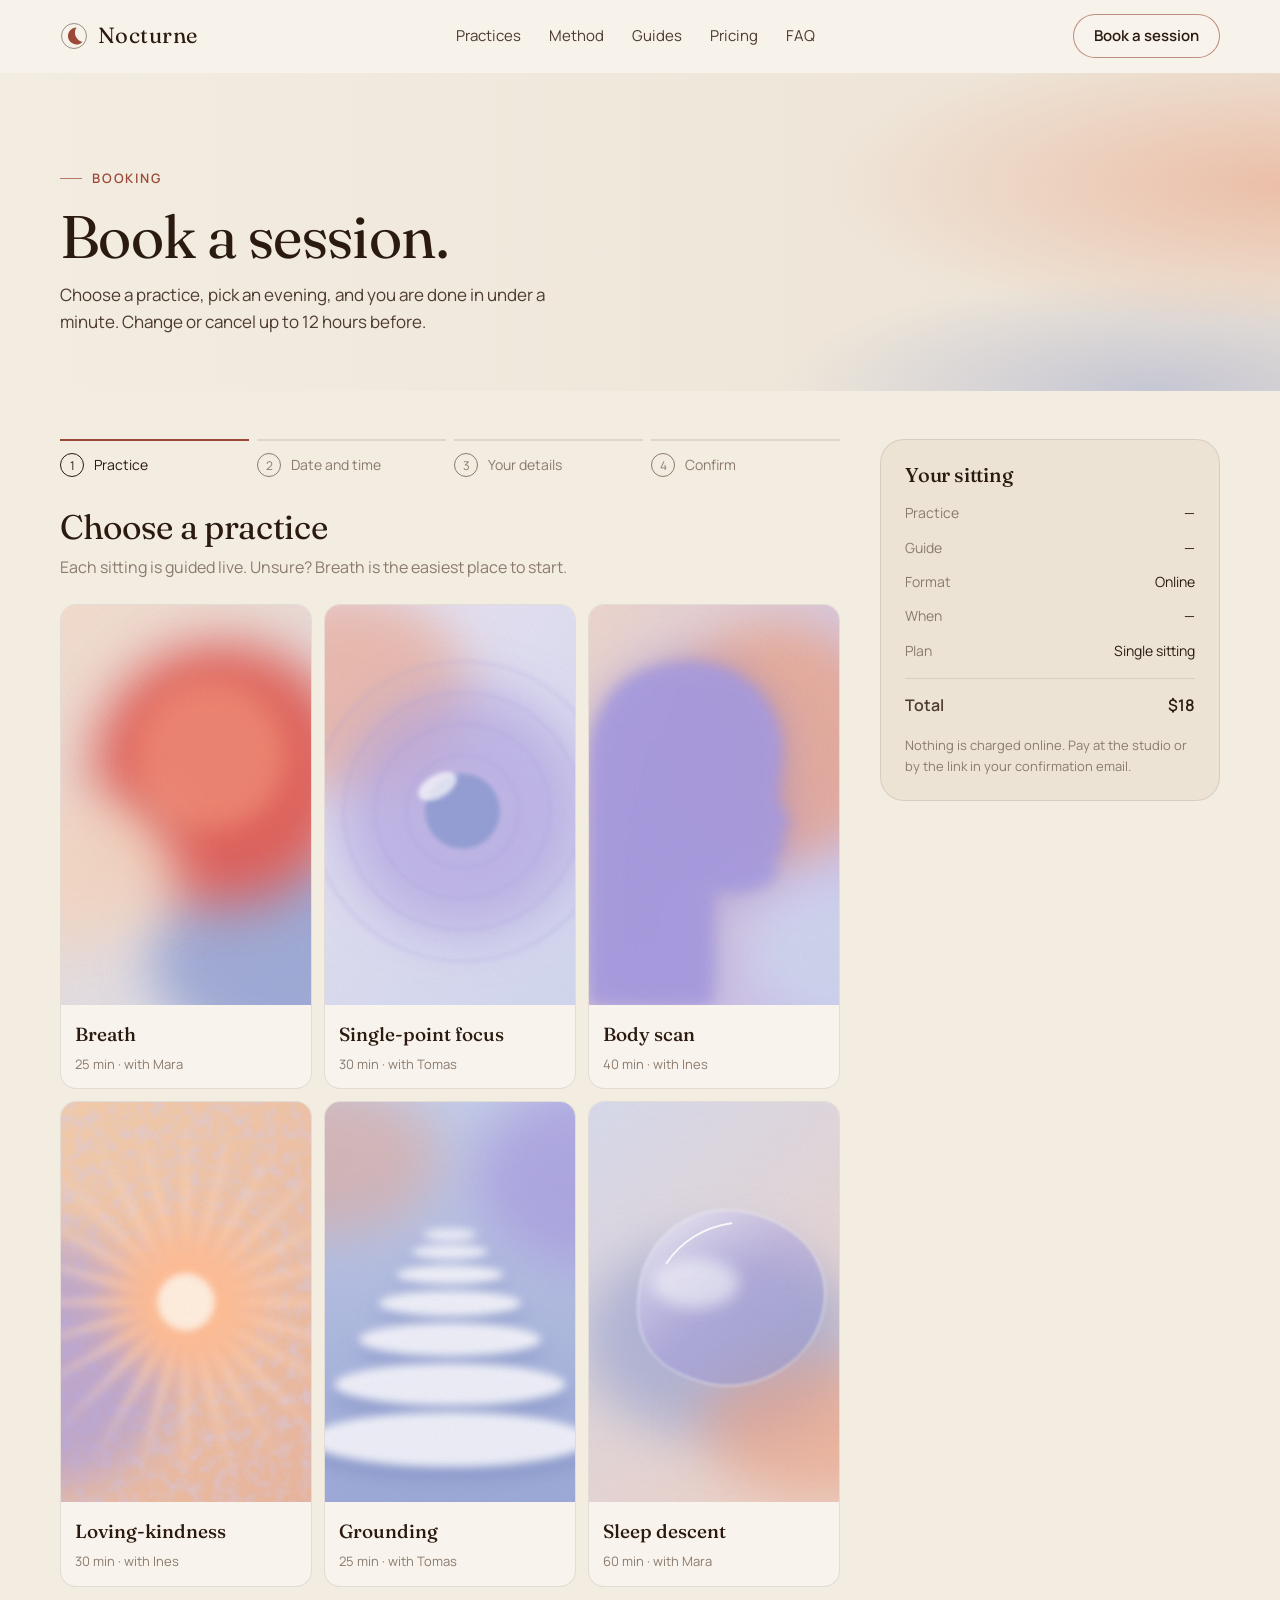
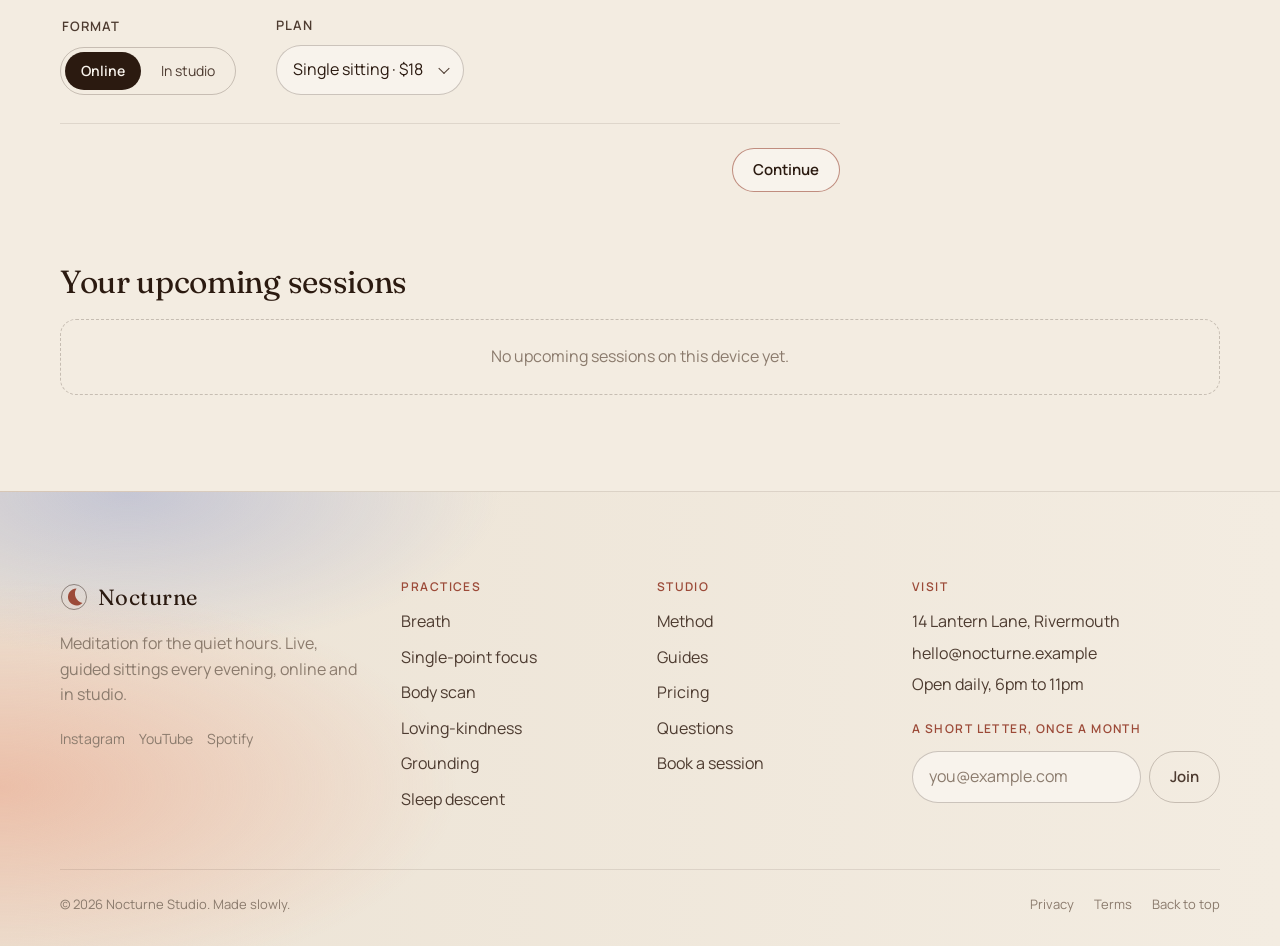
==== commit ed1f2067: "Recolour site to the Stillpoint design palette Replace the assumed dark palette with the colours sam" ====
--- a/booking.html
+++ b/booking.html
@@ -5,8 +5,8 @@
   <meta name="viewport" content="width=device-width, initial-scale=1">
   <title>Book a session — Nocturne</title>
   <meta name="description" content="Book a live, guided meditation sitting at Nocturne. Choose a practice, pick an evening, and confirm in under a minute.">
-  <meta name="theme-color" content="#0a0d18">
-  <link rel="icon" href="data:image/svg+xml,%3Csvg xmlns='http://www.w3.org/2000/svg' viewBox='0 0 32 32'%3E%3Ccircle cx='16' cy='16' r='16' fill='%230a0d18'/%3E%3Cpath d='M19 6a10 10 0 1 0 7 17A11 11 0 0 1 19 6z' fill='%23e9c98e'/%3E%3C/svg%3E">
+  <meta name="theme-color" content="#f3ece1">
+  <link rel="icon" href="data:image/svg+xml,%3Csvg xmlns='http://www.w3.org/2000/svg' viewBox='0 0 32 32'%3E%3Ccircle cx='16' cy='16' r='16' fill='%23f3ece1'/%3E%3Cpath d='M19 6a10 10 0 1 0 7 17A11 11 0 0 1 19 6z' fill='%239c4a38'/%3E%3C/svg%3E">
   <link rel="preconnect" href="https://fonts.googleapis.com">
   <link rel="preconnect" href="https://fonts.gstatic.com" crossorigin>
   <link href="https://fonts.googleapis.com/css2?family=Fraunces:ital,opsz,wght@0,9..144,300;0,9..144,400;0,9..144,500;1,9..144,400&family=Manrope:wght@400;500;600;700&display=swap" rel="stylesheet">
@@ -20,7 +20,7 @@
       <a class="brand" href="index.html" aria-label="Nocturne home">
         <svg class="brand-mark" viewBox="0 0 28 28" aria-hidden="true">
           <circle cx="14" cy="14" r="12.5" fill="none" stroke="currentColor" stroke-width="1" opacity="0.45"/>
-          <path d="M16.5 5.5a8.5 8.5 0 1 0 6 14.5A9.5 9.5 0 0 1 16.5 5.5z" fill="#e9c98e"/>
+          <path d="M16.5 5.5a8.5 8.5 0 1 0 6 14.5A9.5 9.5 0 0 1 16.5 5.5z" fill="#9c4a38"/>
         </svg>
         Nocturne
       </a>
@@ -278,7 +278,7 @@
           <a class="brand" href="index.html" aria-label="Nocturne home">
             <svg class="brand-mark" viewBox="0 0 28 28" aria-hidden="true">
               <circle cx="14" cy="14" r="12.5" fill="none" stroke="currentColor" stroke-width="1" opacity="0.45"/>
-              <path d="M16.5 5.5a8.5 8.5 0 1 0 6 14.5A9.5 9.5 0 0 1 16.5 5.5z" fill="#e9c98e"/>
+              <path d="M16.5 5.5a8.5 8.5 0 1 0 6 14.5A9.5 9.5 0 0 1 16.5 5.5z" fill="#9c4a38"/>
             </svg>
             Nocturne
           </a>
--- a/styles.css
+++ b/styles.css
@@ -1,42 +1,60 @@
 /* ==========================================================================
-   Nocturne — design tokens
-   The hero and the footer share the same palette on purpose: --hero-bg and
-   --footer-bg are mirror images built from the same night tones and glows.
+   Stillpoint — design tokens (sampled from the Claude Design recording)
+   Cream page with warm-brown ink and a terracotta accent; night sections for
+   the practice cards and the closing band, with a lavender accent. The hero
+   and footer share one gradient pair so both ends of the page match.
    ========================================================================== */
 :root {
-  color-scheme: dark;
-
-  --night-950: #06080f;
-  --night-900: #0a0d18;
-  --night-800: #10152a;
-  --night-700: #182040;
-  --night-600: #222b52;
-
-  --ink-100: #efebf7;
-  --ink-300: #bdb7cf;
-  --ink-500: #8e889f;
-
-  --moon: #e9c98e;
-  --moon-bright: #f3dcae;
-  --moon-deep: #cfa96a;
-  --aurora: #a394ff;
-  --aurora-deep: #7d6cf0;
-  --danger: #ff9a9a;
-
-  --line: rgba(239, 235, 247, 0.08);
-  --line-strong: rgba(239, 235, 247, 0.16);
-
-  --glow-aurora: rgba(163, 148, 255, 0.22);
-  --glow-moon: rgba(233, 201, 142, 0.10);
+  color-scheme: light;
+
+  /* Cream surfaces */
+  --cream-50: #f8f3ec;
+  --cream-100: #f3ece1;
+  --cream-200: #ece3d5;
+  --cream-300: #e3d8c8;
+
+  /* Warm ink */
+  --ink-900: #2b1a10;
+  --ink-700: #4d3b30;
+  --ink-500: #8b7b6d;
+
+  /* Accents */
+  --rust: #9c4a38;
+  --rust-soft: rgba(156, 74, 56, 0.14);
+  --lavender: #a89be0;
+  --lavender-deep: #7d74b8;
+  --lavender-soft: rgba(168, 155, 224, 0.16);
+
+  /* Dream pastels (art and glows) */
+  --coral: #e0574f;
+  --peach: #eba184;
+  --periwinkle: #8b9ad0;
+  --sky: #cfd6ee;
+
+  /* Night sections */
+  --night-900: #121623;
+  --night-800: #1e2131;
+  --indigo-900: #181e3a;
+  --night-ink-100: #f4f4fb;
+  --night-ink-300: #c3c6d3;
+  --night-ink-500: #8d8fa8;
+  --night-line: rgba(255, 255, 255, 0.08);
+  --night-line-strong: rgba(255, 255, 255, 0.18);
+
+  --line: rgba(43, 26, 16, 0.10);
+  --line-strong: rgba(43, 26, 16, 0.22);
+
+  --glow-peach: rgba(235, 161, 132, 0.55);
+  --glow-periwinkle: rgba(139, 154, 208, 0.40);
 
   --hero-bg:
-    radial-gradient(60% 55% at 50% -5%, var(--glow-aurora), transparent 70%),
-    radial-gradient(40% 40% at 85% 100%, var(--glow-moon), transparent 70%),
-    linear-gradient(180deg, var(--night-900) 0%, var(--night-800) 100%);
+    radial-gradient(55% 70% at 100% 35%, var(--glow-peach), transparent 65%),
+    radial-gradient(45% 55% at 90% 100%, var(--glow-periwinkle), transparent 65%),
+    linear-gradient(90deg, var(--cream-100) 0%, var(--cream-200) 100%);
   --footer-bg:
-    radial-gradient(60% 55% at 50% 105%, var(--glow-aurora), transparent 70%),
-    radial-gradient(40% 40% at 15% 0%, var(--glow-moon), transparent 70%),
-    linear-gradient(180deg, var(--night-800) 0%, var(--night-900) 100%);
+    radial-gradient(55% 70% at 0% 65%, var(--glow-peach), transparent 65%),
+    radial-gradient(45% 55% at 10% 0%, var(--glow-periwinkle), transparent 65%),
+    linear-gradient(270deg, var(--cream-100) 0%, var(--cream-200) 100%);
 
   --font-display: "Fraunces", "Iowan Old Style", "Palatino Linotype", Georgia, serif;
   --font-body: "Manrope", system-ui, -apple-system, "Segoe UI", Roboto, sans-serif;
@@ -61,8 +79,8 @@
 
 body {
   margin: 0;
-  background: var(--night-900);
-  color: var(--ink-100);
+  background: var(--cream-100);
+  color: var(--ink-900);
   font-family: var(--font-body);
   font-size: 16px;
   line-height: 1.6;
@@ -77,7 +95,7 @@
 button { cursor: pointer; }
 h1, h2, h3, h4 { font-family: var(--font-display); font-weight: 500; letter-spacing: -0.01em; line-height: 1.1; margin: 0; }
 p { margin: 0; }
-:focus-visible { outline: 2px solid var(--aurora); outline-offset: 3px; border-radius: 4px; }
+:focus-visible { outline: 2px solid var(--lavender-deep); outline-offset: 3px; border-radius: 4px; }
 [id] { scroll-margin-top: calc(var(--header-h) + 12px); }
 .btn, .day, .slot, .choice, .nav-toggle, .icon-btn, .faq summary, .segmented label {
   touch-action: manipulation; -webkit-tap-highlight-color: transparent;
@@ -95,7 +113,7 @@
 }
 .skip-link {
   position: absolute; left: 16px; top: -60px; z-index: 100;
-  background: var(--moon); color: var(--night-950);
+  background: var(--rust); color: var(--cream-50);
   padding: 10px 14px; border-radius: 8px; text-decoration: none; font-weight: 600;
 }
 .skip-link:focus { top: 16px; }
@@ -103,7 +121,7 @@
 .container { width: min(var(--container), 100% - 2 * var(--gutter)); margin-inline: auto; }
 
 /* --------------------------------------------------------------------------
-   Buttons
+   Buttons (positions unchanged; the design's buttons are outlined)
    -------------------------------------------------------------------------- */
 .btn {
   display: inline-flex; align-items: center; justify-content: center; gap: 8px;
@@ -114,15 +132,20 @@
 }
 .btn:active { transform: scale(0.97); }
 .btn:disabled { opacity: 0.5; cursor: not-allowed; transform: none; }
-.btn-primary { background: var(--moon); color: var(--night-950); }
-.btn-ghost { background: transparent; color: var(--ink-100); border-color: var(--line-strong); }
+.btn-primary { background: var(--cream-50); color: var(--ink-900); border-color: rgba(156, 74, 56, 0.6); }
+.btn-ghost { background: transparent; color: var(--ink-700); border-color: var(--line-strong); }
 .btn-lg { padding: 16px 26px; font-size: 16px; }
 .btn-sm { padding: 8px 14px; font-size: 13px; }
-.btn-danger { border-color: rgba(255, 154, 154, 0.4); color: var(--danger); }
+.btn-danger { border-color: rgba(156, 74, 56, 0.4); color: var(--rust); }
+.section-night .btn-primary, .cta-band .btn-primary { background: transparent; color: var(--lavender); border-color: var(--lavender-deep); }
+.section-night .btn-ghost, .cta-band .btn-ghost { color: var(--night-ink-100); border-color: var(--night-line-strong); }
+.section-night :focus-visible, .cta-band :focus-visible { outline-color: var(--lavender); }
 @media (hover: hover) and (pointer: fine) {
-  .btn-primary:hover { background: var(--moon-bright); }
-  .btn-ghost:hover { border-color: var(--ink-300); background: rgba(255, 255, 255, 0.04); }
-  .btn-danger:hover { background: rgba(255, 154, 154, 0.08); border-color: var(--danger); }
+  .btn-primary:hover { background: #fff8f0; border-color: var(--rust); }
+  .btn-ghost:hover { border-color: var(--ink-500); background: rgba(43, 26, 16, 0.04); }
+  .btn-danger:hover { background: var(--rust-soft); border-color: var(--rust); }
+  .section-night .btn-primary:hover, .cta-band .btn-primary:hover { background: var(--lavender-soft); border-color: var(--lavender); }
+  .section-night .btn-ghost:hover, .cta-band .btn-ghost:hover { border-color: var(--night-ink-300); background: rgba(255, 255, 255, 0.05); }
 }
 
 /* --------------------------------------------------------------------------
@@ -130,27 +153,27 @@
    -------------------------------------------------------------------------- */
 .site-header {
   position: sticky; top: 0; z-index: 50;
-  background: rgba(10, 13, 24, 0.55);
+  background: rgba(248, 243, 236, 0.82);
   -webkit-backdrop-filter: blur(14px); backdrop-filter: blur(14px);
   border-bottom: 1px solid transparent;
   transition: border-color 200ms ease, background-color 200ms ease;
 }
-.site-header.is-scrolled { border-bottom-color: var(--line); background: rgba(10, 13, 24, 0.82); }
+.site-header.is-scrolled { border-bottom-color: var(--line); background: rgba(248, 243, 236, 0.92); }
 .header-inner { display: flex; align-items: center; justify-content: space-between; gap: 24px; height: var(--header-h); }
 .brand {
   display: inline-flex; align-items: center; gap: 10px; text-decoration: none;
-  font-family: var(--font-display); font-size: 22px; letter-spacing: 0.02em; color: var(--ink-100);
-}
-.brand-mark { width: 28px; height: 28px; color: var(--ink-100); }
+  font-family: var(--font-display); font-size: 22px; letter-spacing: 0.02em; color: var(--ink-900);
+}
+.brand-mark { width: 28px; height: 28px; color: var(--ink-900); }
 .primary-nav ul { display: flex; gap: 28px; list-style: none; margin: 0; padding: 0; }
-.primary-nav a { text-decoration: none; color: var(--ink-300); font-size: 15px; transition: color 160ms ease; }
-.primary-nav a[aria-current="page"] { color: var(--ink-100); }
+.primary-nav a { text-decoration: none; color: var(--ink-700); font-size: 15px; transition: color 160ms ease; }
+.primary-nav a[aria-current="page"] { color: var(--ink-900); }
 .nav-book { display: none; }
-@media (hover: hover) and (pointer: fine) { .primary-nav a:hover { color: var(--ink-100); } }
+@media (hover: hover) and (pointer: fine) { .primary-nav a:hover { color: var(--ink-900); } }
 .header-actions { display: flex; align-items: center; gap: 12px; }
 .nav-toggle {
   display: none; width: 44px; height: 44px; border-radius: 50%;
-  border: 1px solid var(--line-strong); background: transparent; place-items: center;
+  border: 1px solid var(--line-strong); background: transparent; place-items: center; color: var(--ink-900);
   transition: transform 160ms var(--ease-out), border-color 160ms ease;
 }
 .nav-toggle:active { transform: scale(0.95); }
@@ -162,7 +185,7 @@
 @media (max-width: 840px) {
   .primary-nav {
     position: fixed; left: 0; right: 0; top: var(--header-h);
-    background: var(--night-900);
+    background: var(--cream-50);
     border-bottom: 1px solid var(--line);
     padding: 12px var(--gutter) 24px;
     opacity: 0; transform: translateY(-6px); visibility: hidden;
@@ -170,30 +193,18 @@
   }
   .primary-nav.is-open { opacity: 1; transform: none; visibility: visible; transition-delay: 0s; }
   .primary-nav ul { flex-direction: column; gap: 0; }
-  .primary-nav a { display: block; padding: 14px 0; font-size: 18px; border-bottom: 1px solid var(--line); }
+  .primary-nav a { display: block; padding: 14px 0; font-size: 18px; border-bottom: 1px solid var(--line); color: var(--ink-900); }
   .primary-nav li:last-child a { border-bottom: 0; }
   .nav-book { display: block; }
-  .primary-nav .nav-book a { color: var(--moon); font-weight: 600; }
+  .primary-nav .nav-book a { color: var(--rust); font-weight: 600; }
   .nav-toggle { display: grid; }
   .header-cta { display: none; }
 }
 
 /* --------------------------------------------------------------------------
-   Hero (and the shared starfield texture the footer reuses)
+   Hero
    -------------------------------------------------------------------------- */
 .starfield { position: relative; }
-.starfield::before {
-  content: ""; position: absolute; inset: 0; pointer-events: none; opacity: 0.7;
-  background:
-    radial-gradient(1.2px 1.2px at 8% 22%, rgba(255,255,255,0.7) 50%, transparent 52%),
-    radial-gradient(1px 1px at 22% 68%, rgba(255,255,255,0.5) 50%, transparent 52%),
-    radial-gradient(1.5px 1.5px at 35% 12%, rgba(255,255,255,0.6) 50%, transparent 52%),
-    radial-gradient(1px 1px at 48% 82%, rgba(255,255,255,0.4) 50%, transparent 52%),
-    radial-gradient(1.2px 1.2px at 63% 30%, rgba(255,255,255,0.6) 50%, transparent 52%),
-    radial-gradient(1px 1px at 74% 74%, rgba(255,255,255,0.45) 50%, transparent 52%),
-    radial-gradient(1.6px 1.6px at 86% 16%, rgba(255,255,255,0.7) 50%, transparent 52%),
-    radial-gradient(1px 1px at 93% 58%, rgba(255,255,255,0.5) 50%, transparent 52%);
-}
 .starfield > .container { position: relative; }
 
 .hero {
@@ -204,31 +215,31 @@
 .hero-inner { display: grid; grid-template-columns: 1.1fr 0.9fr; gap: clamp(32px, 6vw, 80px); align-items: center; }
 .eyebrow {
   display: inline-flex; align-items: center; gap: 10px;
-  font-size: 13px; letter-spacing: 0.14em; text-transform: uppercase; font-weight: 600; color: var(--moon);
+  font-size: 13px; letter-spacing: 0.14em; text-transform: uppercase; font-weight: 600; color: var(--rust);
 }
 .eyebrow::before { content: ""; width: 22px; height: 1px; background: currentColor; opacity: 0.7; }
-.hero h1 { font-size: clamp(40px, 6vw, 74px); font-weight: 400; margin: 20px 0 22px; max-width: 12ch; }
-.hero h1 em { font-style: italic; color: var(--moon); }
-.lede { font-size: clamp(17px, 1.4vw, 20px); color: var(--ink-300); max-width: 52ch; }
+.hero h1 { font-size: clamp(40px, 6vw, 74px); font-weight: 400; margin: 20px 0 22px; max-width: 12ch; color: var(--ink-900); }
+.hero h1 em { font-style: italic; color: inherit; }
+.lede { font-size: clamp(17px, 1.4vw, 20px); color: var(--ink-700); max-width: 52ch; }
 .hero-actions { display: flex; flex-wrap: wrap; gap: 12px; margin-top: 32px; }
 .hero-meta { display: flex; flex-wrap: wrap; gap: 8px 22px; margin-top: 28px; color: var(--ink-500); font-size: 14px; list-style: none; padding: 0; }
 .hero-meta li { display: flex; align-items: center; gap: 8px; }
-.hero-meta li::before { content: ""; width: 4px; height: 4px; border-radius: 50%; background: var(--moon); opacity: 0.8; }
+.hero-meta li::before { content: ""; width: 4px; height: 4px; border-radius: 50%; background: var(--rust); opacity: 0.8; }
 
 .hero-visual { position: relative; }
 .plate-frame {
   position: relative; border-radius: var(--radius-lg); overflow: hidden;
-  border: 1px solid var(--line-strong);
-  box-shadow: 0 40px 100px -30px rgba(163, 148, 255, 0.35), 0 20px 50px -30px rgba(0, 0, 0, 0.8);
+  -webkit-mask-image: linear-gradient(90deg, transparent 0%, #000 42%);
+  mask-image: linear-gradient(90deg, transparent 0%, #000 42%);
 }
 .plate-frame img { width: 100%; aspect-ratio: 1; object-fit: cover; }
 .plate-hero { animation: breathe 9s var(--ease-in-out) infinite; }
 @keyframes breathe { 0%, 100% { transform: scale(1); } 50% { transform: scale(1.035); } }
 .plate-caption {
-  position: absolute; left: 16px; bottom: 16px;
+  position: absolute; right: 16px; bottom: 16px;
   padding: 8px 12px; border-radius: 999px;
-  background: rgba(6, 8, 15, 0.6); border: 1px solid var(--line-strong);
-  font-size: 12px; letter-spacing: 0.1em; text-transform: uppercase; color: var(--ink-300);
+  background: rgba(248, 243, 236, 0.8); border: 1px solid var(--line);
+  font-size: 12px; letter-spacing: 0.1em; text-transform: uppercase; color: var(--ink-700);
   -webkit-backdrop-filter: blur(8px); backdrop-filter: blur(8px);
 }
 
@@ -236,10 +247,13 @@
    Sections
    -------------------------------------------------------------------------- */
 .section { padding: clamp(64px, 9vw, 120px) 0; }
-.section-tint { background: var(--night-800); }
+.section-tint { background: var(--cream-200); }
+.section-night { background: var(--night-900); color: var(--night-ink-100); }
+.section-night .eyebrow { color: var(--lavender); }
 .section-head { max-width: 640px; margin-bottom: clamp(32px, 5vw, 56px); }
 .section-head h2 { font-size: clamp(30px, 4vw, 48px); font-weight: 400; margin: 14px 0 16px; }
-.section-head p { color: var(--ink-300); font-size: 17px; }
+.section-head p { color: var(--ink-700); font-size: 17px; }
+.section-night .section-head p { color: var(--night-ink-300); }
 .section-head.is-centered { margin-inline: auto; text-align: center; }
 .section-head.is-centered .eyebrow { justify-content: center; }
 
@@ -247,48 +261,54 @@
 .practice-grid { display: grid; grid-template-columns: repeat(3, 1fr); gap: 20px; }
 .practice {
   display: flex; flex-direction: column; overflow: hidden;
-  background: linear-gradient(180deg, rgba(255,255,255,0.035), rgba(255,255,255,0.01));
+  background: var(--cream-50);
   border: 1px solid var(--line); border-radius: var(--radius-lg);
   transition: transform 220ms var(--ease-out), border-color 220ms ease;
 }
+.section-night .practice { background: var(--night-800); border-color: transparent; }
 @media (hover: hover) and (pointer: fine) {
   .practice:hover { transform: translateY(-4px); border-color: var(--line-strong); }
+  .section-night .practice:hover { border-color: var(--night-line-strong); }
 }
 .practice img { width: 100%; aspect-ratio: 4 / 3; object-fit: cover; }
 .practice-body { padding: 22px 22px 24px; display: flex; flex-direction: column; gap: 10px; flex: 1; }
 .practice h3 { font-size: 24px; }
-.practice p { color: var(--ink-300); font-size: 15px; }
+.practice p { color: var(--ink-700); font-size: 15px; }
 .practice-meta { display: flex; gap: 14px; color: var(--ink-500); font-size: 12px; letter-spacing: 0.06em; text-transform: uppercase; }
 .practice-link {
   margin-top: auto; padding-top: 8px; display: inline-flex; align-items: center; gap: 6px;
-  color: var(--moon); text-decoration: none; font-weight: 600; font-size: 15px;
-}
+  color: var(--rust); text-decoration: none; font-weight: 600; font-size: 15px;
+}
+.section-night .practice h3 { color: var(--night-ink-100); }
+.section-night .practice p { color: var(--night-ink-300); }
+.section-night .practice-meta { color: var(--night-ink-500); }
+.section-night .practice-link { color: var(--lavender); }
 .practice-link .arrow { transition: transform 200ms var(--ease-out); }
 @media (hover: hover) and (pointer: fine) { .practice-link:hover .arrow { transform: translateX(4px); } }
 
 /* Method */
 .steps { display: grid; grid-template-columns: repeat(3, 1fr); gap: 20px; }
-.step-card { padding: 28px; border: 1px solid var(--line); border-radius: var(--radius-lg); background: rgba(255,255,255,0.02); }
-.step-card .num { font-family: var(--font-display); font-size: 44px; font-weight: 300; color: var(--aurora); line-height: 1; margin-bottom: 18px; }
+.step-card { padding: 28px; border: 1px solid var(--line); border-radius: var(--radius-lg); background: var(--cream-50); }
+.step-card .num { font-family: var(--font-display); font-size: 44px; font-weight: 300; color: var(--rust); line-height: 1; margin-bottom: 18px; }
 .step-card h3 { font-size: 22px; margin-bottom: 10px; }
-.step-card p { color: var(--ink-300); font-size: 15px; }
+.step-card p { color: var(--ink-700); font-size: 15px; }
 
 /* Guides */
 .guides { display: grid; grid-template-columns: repeat(3, 1fr); gap: 20px; }
-.guide { padding: 28px; border: 1px solid var(--line); border-radius: var(--radius-lg); background: rgba(255,255,255,0.02); }
+.guide { padding: 28px; border: 1px solid var(--line); border-radius: var(--radius-lg); background: var(--cream-50); }
 .avatar {
   width: 64px; height: 64px; border-radius: 50%; display: grid; place-items: center; margin-bottom: 18px;
-  font-family: var(--font-display); font-size: 24px; color: var(--ink-100);
-  background: radial-gradient(circle at 30% 30%, var(--aurora), var(--night-700));
+  font-family: var(--font-display); font-size: 24px; color: var(--cream-50);
+  background: radial-gradient(circle at 30% 30%, var(--peach), var(--periwinkle));
 }
 .guide h3 { font-size: 22px; }
-.guide .tags { color: var(--moon); font-size: 12px; letter-spacing: 0.08em; text-transform: uppercase; margin: 6px 0 12px; }
-.guide p { color: var(--ink-300); font-size: 15px; }
+.guide .tags { color: var(--rust); font-size: 12px; letter-spacing: 0.08em; text-transform: uppercase; margin: 6px 0 12px; }
+.guide p { color: var(--ink-700); font-size: 15px; }
 
 /* Breathing tool */
 .breathe { display: grid; grid-template-columns: 1fr 1fr; gap: clamp(32px, 6vw, 80px); align-items: center; }
 .breathe-copy h2 { font-size: clamp(30px, 4vw, 48px); font-weight: 400; margin: 14px 0 16px; }
-.breathe-copy p { color: var(--ink-300); font-size: 17px; }
+.breathe-copy p { color: var(--ink-700); font-size: 17px; }
 .breathe-actions { display: flex; align-items: center; gap: 16px; margin-top: 28px; }
 .breathe-cycles { color: var(--ink-500); font-size: 14px; }
 .breathe-stage { position: relative; width: min(100%, 400px); aspect-ratio: 1; margin-inline: auto; display: grid; place-items: center; }
@@ -296,15 +316,15 @@
 .breathe-ring.inner { inset: 22%; border-color: var(--line); }
 .breathe-orb {
   width: 36%; aspect-ratio: 1; border-radius: 50%; display: grid; place-items: center;
-  background: radial-gradient(circle at 35% 30%, var(--moon-bright), var(--moon) 45%, var(--moon-deep) 100%);
-  box-shadow: 0 0 80px rgba(233, 201, 142, 0.35);
+  background: radial-gradient(circle at 35% 30%, #f6c1ae, var(--coral) 48%, #c4463f 100%);
+  box-shadow: 0 0 80px rgba(224, 87, 79, 0.35);
   transform: scale(1);
   transition: transform 600ms var(--ease-in-out);
 }
-.breathe-count { font-family: var(--font-display); font-size: 40px; color: var(--night-950); line-height: 1; }
+.breathe-count { font-family: var(--font-display); font-size: 40px; color: var(--cream-50); line-height: 1; }
 .breathe-phase {
   position: absolute; bottom: -8px; left: 0; right: 0; text-align: center;
-  font-size: 13px; letter-spacing: 0.12em; text-transform: uppercase; color: var(--ink-300);
+  font-size: 13px; letter-spacing: 0.12em; text-transform: uppercase; color: var(--ink-700);
 }
 @media (prefers-reduced-motion: reduce) { .breathe-orb { transition: none; } }
 
@@ -312,24 +332,24 @@
 .pricing { display: grid; grid-template-columns: repeat(3, 1fr); gap: 20px; align-items: stretch; }
 .plan {
   position: relative; padding: 32px 28px; display: flex; flex-direction: column; gap: 14px;
-  border: 1px solid var(--line); border-radius: var(--radius-lg); background: rgba(255,255,255,0.02);
-}
-.plan.is-featured { border-color: rgba(233, 201, 142, 0.5); background: linear-gradient(180deg, rgba(233,201,142,0.08), rgba(233,201,142,0.02)); }
+  border: 1px solid var(--line); border-radius: var(--radius-lg); background: var(--cream-50);
+}
+.plan.is-featured { border-color: rgba(156, 74, 56, 0.5); background: linear-gradient(180deg, var(--rust-soft), rgba(156, 74, 56, 0.03)), var(--cream-50); }
 .plan-badge {
   position: absolute; top: -12px; left: 28px; padding: 5px 10px; border-radius: 999px;
-  background: var(--moon); color: var(--night-950); font-size: 11px; font-weight: 700; letter-spacing: 0.08em; text-transform: uppercase;
+  background: var(--rust); color: var(--cream-50); font-size: 11px; font-weight: 700; letter-spacing: 0.08em; text-transform: uppercase;
 }
 .plan h3 { font-size: 22px; }
-.plan .price { font-family: var(--font-display); font-size: 48px; line-height: 1; color: var(--ink-100); }
+.plan .price { font-family: var(--font-display); font-size: 48px; line-height: 1; color: var(--ink-900); }
 .plan .price small { font-size: 15px; font-family: var(--font-body); color: var(--ink-500); margin-left: 4px; }
-.plan > p { color: var(--ink-300); font-size: 15px; }
-.plan ul { list-style: none; margin: 4px 0 8px; padding: 0; display: grid; gap: 8px; color: var(--ink-300); font-size: 15px; }
-.plan li::before { content: "·"; color: var(--moon); margin-right: 8px; font-weight: 700; }
+.plan > p { color: var(--ink-700); font-size: 15px; }
+.plan ul { list-style: none; margin: 4px 0 8px; padding: 0; display: grid; gap: 8px; color: var(--ink-700); font-size: 15px; }
+.plan li::before { content: "·"; color: var(--rust); margin-right: 8px; font-weight: 700; }
 .plan .btn { margin-top: auto; }
 
 /* Testimonials */
 .quotes { display: grid; grid-template-columns: repeat(3, 1fr); gap: 20px; }
-.quote { margin: 0; padding: 8px 0 8px 24px; border-left: 2px solid var(--aurora); }
+.quote { margin: 0; padding: 8px 0 8px 24px; border-left: 2px solid var(--lavender-deep); }
 .quote blockquote { margin: 0; font-family: var(--font-display); font-size: 22px; line-height: 1.35; font-style: italic; }
 .quote figcaption { margin-top: 14px; color: var(--ink-500); font-size: 14px; }
 
@@ -342,16 +362,16 @@
   padding: 22px 0; font-family: var(--font-display); font-size: 21px;
 }
 .faq summary::-webkit-details-marker { display: none; }
-.faq summary::after { content: "+"; font-family: var(--font-body); color: var(--moon); font-size: 24px; line-height: 1; transition: transform 200ms var(--ease-out); }
+.faq summary::after { content: "+"; font-family: var(--font-body); color: var(--rust); font-size: 24px; line-height: 1; transition: transform 200ms var(--ease-out); }
 .faq details[open] summary::after { transform: rotate(45deg); }
-.faq .answer { padding: 0 0 22px; color: var(--ink-300); max-width: 62ch; }
+.faq .answer { padding: 0 0 22px; color: var(--ink-700); max-width: 62ch; }
 
 /* Call to action band */
-.cta-band { position: relative; overflow: hidden; background: var(--night-800); text-align: center; padding: clamp(72px, 10vw, 120px) 0; }
-.cta-band::before { content: ""; position: absolute; inset: 0; pointer-events: none; background: radial-gradient(50% 60% at 50% 50%, var(--glow-aurora), transparent 70%); }
+.cta-band { position: relative; overflow: hidden; background: var(--indigo-900); color: var(--night-ink-100); text-align: center; padding: clamp(72px, 10vw, 120px) 0; }
+.cta-band::before { content: ""; position: absolute; inset: 0; pointer-events: none; background: radial-gradient(50% 60% at 50% 50%, var(--lavender-soft), transparent 70%); }
 .cta-band .container { position: relative; }
 .cta-band h2 { font-size: clamp(32px, 5vw, 56px); font-weight: 400; max-width: 16ch; margin: 0 auto 16px; }
-.cta-band p { color: var(--ink-300); max-width: 46ch; margin: 0 auto 28px; }
+.cta-band p { color: var(--night-ink-300); max-width: 46ch; margin: 0 auto 28px; }
 
 /* --------------------------------------------------------------------------
    Footer — built from the hero's tokens so both ends of the page match
@@ -361,26 +381,26 @@
   background: var(--footer-bg);
   border-top: 1px solid var(--line);
   padding: clamp(56px, 8vw, 88px) 0 32px;
-  color: var(--ink-300);
+  color: var(--ink-700);
 }
 .footer-grid { display: grid; grid-template-columns: 1.4fr 1fr 1fr 1.3fr; gap: 40px; }
 .footer-brand p { margin-top: 12px; max-width: 30ch; color: var(--ink-500); }
 .footer-social { display: flex; gap: 14px; margin-top: 18px; list-style: none; padding: 0; }
 .footer-social a { color: var(--ink-500); text-decoration: none; font-size: 14px; transition: color 160ms ease; }
-.footer-col h4 { font-family: var(--font-body); font-size: 12px; letter-spacing: 0.12em; text-transform: uppercase; color: var(--moon); margin-bottom: 16px; font-weight: 600; }
+.footer-col h4 { font-family: var(--font-body); font-size: 12px; letter-spacing: 0.12em; text-transform: uppercase; color: var(--rust); margin-bottom: 16px; font-weight: 600; }
 .footer-col ul { list-style: none; margin: 0; padding: 0; display: grid; gap: 10px; }
-.footer-col a { text-decoration: none; color: var(--ink-300); transition: color 160ms ease; }
+.footer-col a { text-decoration: none; color: var(--ink-700); transition: color 160ms ease; }
 .footer-col address { font-style: normal; display: grid; gap: 6px; }
-@media (hover: hover) and (pointer: fine) { .footer-col a:hover, .footer-social a:hover { color: var(--ink-100); } }
+@media (hover: hover) and (pointer: fine) { .footer-col a:hover, .footer-social a:hover { color: var(--ink-900); } }
 .newsletter { display: flex; gap: 8px; margin-top: 4px; }
 .newsletter input {
   flex: 1; min-width: 0; padding: 12px 16px; border-radius: 999px;
-  background: rgba(255,255,255,0.04); border: 1px solid var(--line-strong); color: var(--ink-100);
+  background: var(--cream-50); border: 1px solid var(--line-strong); color: var(--ink-900);
   transition: border-color 160ms ease;
 }
-.newsletter input:focus { border-color: var(--aurora); outline: none; }
+.newsletter input:focus { border-color: var(--lavender-deep); outline: none; }
 .newsletter input::placeholder { color: var(--ink-500); }
-.form-note { margin-top: 10px; font-size: 14px; color: var(--moon); }
+.form-note { margin-top: 10px; font-size: 14px; color: var(--rust); }
 .footer-bottom {
   display: flex; flex-wrap: wrap; justify-content: space-between; gap: 12px;
   margin-top: 56px; padding-top: 24px; border-top: 1px solid var(--line);
@@ -415,15 +435,15 @@
   border-top: 2px solid var(--line); color: var(--ink-500); font-size: 14px;
   transition: color 200ms ease, border-color 200ms ease;
 }
-.step.is-current { border-top-color: var(--moon); color: var(--ink-100); }
-.step.is-done { border-top-color: var(--aurora); color: var(--ink-300); }
+.step.is-current { border-top-color: var(--rust); color: var(--ink-900); }
+.step.is-done { border-top-color: var(--lavender-deep); color: var(--ink-700); }
 .step-num { width: 24px; height: 24px; border-radius: 50%; border: 1px solid currentColor; display: grid; place-items: center; font-size: 12px; flex: none; }
-.step.is-done .step-num { background: var(--aurora); border-color: var(--aurora); color: var(--night-950); }
+.step.is-done .step-num { background: var(--lavender-deep); border-color: var(--lavender-deep); color: var(--cream-50); }
 
 .panel h2 { font-size: clamp(26px, 3vw, 34px); font-weight: 400; margin-bottom: 8px; }
 .panel h2:focus { outline: none; }
 .panel .hint { color: var(--ink-500); margin-bottom: 24px; }
-.panel h3 { font-size: 15px; font-family: var(--font-body); font-weight: 600; letter-spacing: 0.08em; text-transform: uppercase; color: var(--ink-300); margin: 0 0 14px; }
+.panel h3 { font-size: 15px; font-family: var(--font-body); font-weight: 600; letter-spacing: 0.08em; text-transform: uppercase; color: var(--ink-700); margin: 0 0 14px; }
 .panel { animation: panel-in 180ms var(--ease-out); }
 @keyframes panel-in { from { opacity: 0; transform: translateY(4px); } to { opacity: 1; transform: none; } }
 @media (prefers-reduced-motion: reduce) { .panel { animation: none; } }
@@ -431,7 +451,7 @@
 .choice-grid { display: grid; grid-template-columns: repeat(3, 1fr); gap: 12px; }
 .choice {
   position: relative; display: block; cursor: pointer; overflow: hidden;
-  border: 1px solid var(--line); border-radius: var(--radius); background: rgba(255,255,255,0.02);
+  border: 1px solid var(--line); border-radius: var(--radius); background: var(--cream-50);
   transition: border-color 160ms ease, box-shadow 160ms ease, transform 160ms var(--ease-out);
 }
 .choice:active { transform: scale(0.985); }
@@ -440,103 +460,103 @@
 .choice-body { display: grid; gap: 4px; padding: 14px; }
 .choice-body strong { font-family: var(--font-display); font-weight: 500; font-size: 19px; }
 .choice-body small { color: var(--ink-500); font-size: 13px; }
-.choice:has(input:checked) { border-color: var(--moon); box-shadow: inset 0 0 0 1px var(--moon); }
-.choice:has(input:focus-visible) { outline: 2px solid var(--aurora); outline-offset: 3px; }
+.choice:has(input:checked) { border-color: var(--rust); box-shadow: inset 0 0 0 1px var(--rust); }
+.choice:has(input:focus-visible) { outline: 2px solid var(--lavender-deep); outline-offset: 3px; }
 @media (hover: hover) and (pointer: fine) { .choice:hover { border-color: var(--line-strong); } }
 
 .options-row { display: flex; flex-wrap: wrap; gap: 24px 40px; margin-top: 28px; align-items: flex-end; }
 .segmented { display: inline-flex; gap: 4px; padding: 4px; margin: 0; border: 1px solid var(--line-strong); border-radius: 999px; }
 .segmented label {
   position: relative; padding: 8px 16px; border-radius: 999px; cursor: pointer;
-  color: var(--ink-300); font-size: 14px; transition: color 160ms ease, background-color 160ms ease;
-}
-.segmented label:has(input:checked) { background: var(--ink-100); color: var(--night-950); font-weight: 600; }
-.segmented label:has(input:focus-visible) { outline: 2px solid var(--aurora); outline-offset: 2px; }
+  color: var(--ink-700); font-size: 14px; transition: color 160ms ease, background-color 160ms ease;
+}
+.segmented label:has(input:checked) { background: var(--ink-900); color: var(--cream-50); font-weight: 600; }
+.segmented label:has(input:focus-visible) { outline: 2px solid var(--lavender-deep); outline-offset: 2px; }
 .segmented input { position: absolute; opacity: 0; width: 1px; height: 1px; }
-.field-label { display: block; font-size: 13px; letter-spacing: 0.08em; text-transform: uppercase; color: var(--ink-300); font-weight: 600; margin-bottom: 10px; }
+.field-label { display: block; font-size: 13px; letter-spacing: 0.08em; text-transform: uppercase; color: var(--ink-700); font-weight: 600; margin-bottom: 10px; }
 
 .select-wrap { position: relative; display: inline-block; }
 .select-wrap select {
   appearance: none; -webkit-appearance: none;
   padding: 11px 40px 11px 16px; border-radius: 999px;
-  background: rgba(255,255,255,0.04); border: 1px solid var(--line-strong); color: var(--ink-100);
+  background: var(--cream-50); border: 1px solid var(--line-strong); color: var(--ink-900);
   transition: border-color 160ms ease;
 }
 .select-wrap::after {
   content: ""; position: absolute; right: 16px; top: 50%; width: 8px; height: 8px;
-  border-right: 1.5px solid var(--ink-300); border-bottom: 1.5px solid var(--ink-300);
+  border-right: 1.5px solid var(--ink-700); border-bottom: 1.5px solid var(--ink-700);
   transform: translateY(-70%) rotate(45deg); pointer-events: none;
 }
-.select-wrap select:focus { border-color: var(--aurora); outline: none; }
+.select-wrap select:focus { border-color: var(--lavender-deep); outline: none; }
 
 /* Calendar and slots */
 .picker { display: grid; grid-template-columns: 1fr 1fr; gap: 32px; }
 .calendar-head { display: flex; justify-content: space-between; align-items: center; margin-bottom: 12px; }
-.panel .calendar-title { font-family: var(--font-display); font-size: 22px; font-weight: 500; letter-spacing: 0; text-transform: none; color: var(--ink-100); margin: 0; }
+.panel .calendar-title { font-family: var(--font-display); font-size: 22px; font-weight: 500; letter-spacing: 0; text-transform: none; color: var(--ink-900); margin: 0; }
 .calendar-nav { display: flex; gap: 8px; }
 .icon-btn {
   width: 36px; height: 36px; border-radius: 50%; display: grid; place-items: center;
-  border: 1px solid var(--line-strong); background: transparent;
+  border: 1px solid var(--line-strong); background: transparent; color: var(--ink-900);
   transition: transform 160ms var(--ease-out), border-color 160ms ease, opacity 160ms ease;
 }
 .icon-btn svg { width: 16px; height: 16px; }
 .icon-btn:active { transform: scale(0.95); }
 .icon-btn:disabled { opacity: 0.3; cursor: not-allowed; }
-@media (hover: hover) and (pointer: fine) { .icon-btn:not(:disabled):hover { border-color: var(--ink-300); } }
+@media (hover: hover) and (pointer: fine) { .icon-btn:not(:disabled):hover { border-color: var(--ink-500); } }
 .weekdays, .days { display: grid; grid-template-columns: repeat(7, 1fr); gap: 4px; }
 .weekdays span { text-align: center; font-size: 11px; color: var(--ink-500); letter-spacing: 0.08em; text-transform: uppercase; padding: 6px 0; }
 .day {
   aspect-ratio: 1; border-radius: 10px; border: 1px solid transparent; background: transparent;
-  font-size: 15px; color: var(--ink-100);
+  font-size: 15px; color: var(--ink-900);
   transition: background-color 120ms ease, border-color 120ms ease, transform 120ms var(--ease-out);
 }
 .day:active { transform: scale(0.94); }
-.day:disabled { color: var(--ink-500); opacity: 0.35; cursor: not-allowed; transform: none; }
+.day:disabled { color: var(--ink-500); opacity: 0.4; cursor: not-allowed; transform: none; }
 .day.is-today { border-color: var(--line-strong); }
-.day.is-selected { background: var(--moon); color: var(--night-950); font-weight: 700; }
+.day.is-selected { background: var(--rust); color: var(--cream-50); font-weight: 700; }
 .day.is-empty { visibility: hidden; }
-@media (hover: hover) and (pointer: fine) { .day:not(:disabled):not(.is-selected):hover { background: rgba(255,255,255,0.06); } }
+@media (hover: hover) and (pointer: fine) { .day:not(:disabled):not(.is-selected):hover { background: rgba(43, 26, 16, 0.06); } }
 
 .slot-hint { color: var(--ink-500); font-size: 14px; margin-bottom: 14px; min-height: 1.6em; }
 .slot-grid { display: grid; grid-template-columns: repeat(auto-fill, minmax(112px, 1fr)); gap: 8px; }
 .slot {
   display: grid; gap: 2px; padding: 12px 10px; border-radius: 12px; text-align: center;
-  border: 1px solid var(--line-strong); background: transparent; color: var(--ink-100);
+  border: 1px solid var(--line-strong); background: transparent; color: var(--ink-900);
   transition: background-color 120ms ease, border-color 120ms ease, transform 120ms var(--ease-out);
 }
 .slot small { font-size: 11px; color: var(--ink-500); letter-spacing: 0.04em; }
 .slot:active { transform: scale(0.96); }
-.slot.is-selected { background: var(--moon); border-color: var(--moon); color: var(--night-950); font-weight: 600; }
-.slot.is-selected small { color: rgba(6, 8, 15, 0.7); }
+.slot.is-selected { background: var(--rust); border-color: var(--rust); color: var(--cream-50); font-weight: 600; }
+.slot.is-selected small { color: rgba(248, 243, 236, 0.75); }
 .slot:disabled { opacity: 0.35; cursor: not-allowed; transform: none; }
 .slot:disabled span { text-decoration: line-through; }
-@media (hover: hover) and (pointer: fine) { .slot:not(:disabled):not(.is-selected):hover { border-color: var(--ink-300); } }
+@media (hover: hover) and (pointer: fine) { .slot:not(:disabled):not(.is-selected):hover { border-color: var(--ink-500); } }
 .tz-note { color: var(--ink-500); font-size: 13px; margin-top: 14px; }
 
 /* Form fields */
 .field { display: grid; gap: 6px; margin-bottom: 18px; }
-.field > label { font-size: 14px; color: var(--ink-300); }
+.field > label { font-size: 14px; color: var(--ink-700); }
 .field .optional { color: var(--ink-500); }
 .input {
   width: 100%; padding: 12px 14px; border-radius: 12px;
-  background: rgba(255,255,255,0.04); border: 1px solid var(--line-strong); color: var(--ink-100);
+  background: var(--cream-50); border: 1px solid var(--line-strong); color: var(--ink-900);
   transition: border-color 160ms ease;
 }
-.input:focus { border-color: var(--aurora); outline: none; }
+.input:focus { border-color: var(--lavender-deep); outline: none; }
 .input::placeholder { color: var(--ink-500); }
-.input[aria-invalid="true"] { border-color: var(--danger); }
+.input[aria-invalid="true"] { border-color: var(--rust); }
 textarea.input { min-height: 110px; resize: vertical; }
 select.input { appearance: none; -webkit-appearance: none; }
-.field-error { font-size: 13px; color: var(--danger); }
+.field-error { font-size: 13px; color: var(--rust); }
 .field-error:empty { display: none; }
 .form-row { display: grid; grid-template-columns: 1fr 1fr; gap: 0 16px; }
-.checkbox { display: flex; gap: 12px; align-items: flex-start; font-size: 14px; color: var(--ink-300); cursor: pointer; }
-.checkbox input { width: 18px; height: 18px; margin: 3px 0 0; accent-color: var(--moon); flex: none; }
+.checkbox { display: flex; gap: 12px; align-items: flex-start; font-size: 14px; color: var(--ink-700); cursor: pointer; }
+.checkbox input { width: 18px; height: 18px; margin: 3px 0 0; accent-color: var(--rust); flex: none; }
 .panel-actions { display: flex; justify-content: space-between; gap: 12px; margin-top: 28px; padding-top: 24px; border-top: 1px solid var(--line); }
 .panel-actions .btn:only-child { margin-left: auto; }
 
 /* Review */
-.review { margin: 0; display: grid; border: 1px solid var(--line); border-radius: var(--radius); overflow: hidden; }
+.review { margin: 0; display: grid; border: 1px solid var(--line); border-radius: var(--radius); overflow: hidden; background: var(--cream-50); }
 .review > div { display: grid; grid-template-columns: 140px 1fr; gap: 16px; padding: 14px 18px; border-top: 1px solid var(--line); }
 .review > div:first-child { border-top: 0; }
 .review dt { color: var(--ink-500); font-size: 14px; }
@@ -546,7 +566,7 @@
 .summary {
   position: sticky; top: calc(var(--header-h) + 24px);
   padding: 24px; border: 1px solid var(--line); border-radius: var(--radius-lg);
-  background: linear-gradient(180deg, rgba(255,255,255,0.035), rgba(255,255,255,0.01));
+  background: var(--cream-200);
 }
 .summary h3 { font-size: 20px; margin-bottom: 16px; }
 .summary dl { margin: 0; display: grid; gap: 12px; }
@@ -554,24 +574,24 @@
 .summary dt { color: var(--ink-500); flex: none; }
 .summary dd { margin: 0; text-align: right; }
 .summary .row.total { border-top: 1px solid var(--line); padding-top: 14px; margin-top: 4px; font-size: 16px; font-weight: 600; }
-.summary .row.total dt { color: var(--ink-300); }
+.summary .row.total dt { color: var(--ink-700); }
 .summary-note { margin-top: 16px; font-size: 13px; color: var(--ink-500); }
 
 /* Confirmation */
 .confirmation {
   padding: clamp(28px, 4vw, 44px); text-align: center;
-  border: 1px solid rgba(233, 201, 142, 0.4); border-radius: var(--radius-lg);
-  background: linear-gradient(180deg, rgba(233,201,142,0.08), transparent);
+  border: 1px solid rgba(156, 74, 56, 0.4); border-radius: var(--radius-lg);
+  background: linear-gradient(180deg, var(--rust-soft), transparent), var(--cream-50);
 }
 .confirmation h2 { font-size: clamp(28px, 3.5vw, 40px); font-weight: 400; margin-bottom: 10px; }
 .confirmation h2:focus { outline: none; }
 .confirmation .check {
   width: 64px; height: 64px; border-radius: 50%; margin: 0 auto 20px; display: grid; place-items: center;
-  background: var(--moon); color: var(--night-950);
+  background: var(--rust); color: var(--cream-50);
 }
 .confirmation .check svg { width: 28px; height: 28px; }
-.ref { font-family: var(--font-display); font-size: 28px; letter-spacing: 0.06em; color: var(--moon); margin: 12px 0 6px; }
-.confirmation p { color: var(--ink-300); max-width: 52ch; margin-inline: auto; }
+.ref { font-family: var(--font-display); font-size: 28px; letter-spacing: 0.06em; color: var(--rust); margin: 12px 0 6px; }
+.confirmation p { color: var(--ink-700); max-width: 52ch; margin-inline: auto; }
 .confirm-actions { display: flex; flex-wrap: wrap; justify-content: center; gap: 12px; margin-top: 28px; }
 
 /* Upcoming sessions */
@@ -580,10 +600,10 @@
 .session-list { display: grid; gap: 12px; }
 .session {
   display: flex; flex-wrap: wrap; align-items: center; justify-content: space-between; gap: 12px 20px;
-  padding: 18px 20px; border: 1px solid var(--line); border-radius: var(--radius); background: rgba(255,255,255,0.02);
+  padding: 18px 20px; border: 1px solid var(--line); border-radius: var(--radius); background: var(--cream-50);
 }
 .session strong { font-family: var(--font-display); font-weight: 500; font-size: 19px; display: block; }
-.session .when { color: var(--ink-300); font-size: 14px; }
+.session .when { color: var(--ink-700); font-size: 14px; }
 .session .ref-tag { color: var(--ink-500); font-size: 12px; letter-spacing: 0.08em; }
 .session-actions { display: flex; gap: 8px; }
 .empty { color: var(--ink-500); padding: 24px; border: 1px dashed var(--line-strong); border-radius: var(--radius); text-align: center; }
@@ -597,13 +617,17 @@
 @media (max-width: 960px) {
   .hero-inner { grid-template-columns: 1fr; }
   .hero-visual { max-width: 520px; }
+  .plate-frame {
+    -webkit-mask-image: linear-gradient(180deg, transparent 0%, #000 35%);
+    mask-image: linear-gradient(180deg, transparent 0%, #000 35%);
+  }
   .practice-grid, .steps, .guides, .pricing, .quotes { grid-template-columns: 1fr 1fr; }
   .breathe { grid-template-columns: 1fr; }
   .booking-layout { display: flex; flex-direction: column; gap: 24px; }
   .summary {
     position: sticky; top: auto; bottom: 0; z-index: 30;
     margin: 0 calc(-1 * var(--gutter)); padding: 12px var(--gutter) calc(12px + env(safe-area-inset-bottom));
-    border-radius: 0; border-width: 1px 0 0; background: rgba(10, 13, 24, 0.94);
+    border-radius: 0; border-width: 1px 0 0; background: rgba(248, 243, 236, 0.94);
     -webkit-backdrop-filter: blur(12px); backdrop-filter: blur(12px);
   }
   .summary h3, .summary-note, .summary .row:not(.row-key):not(.total) { display: none; }
